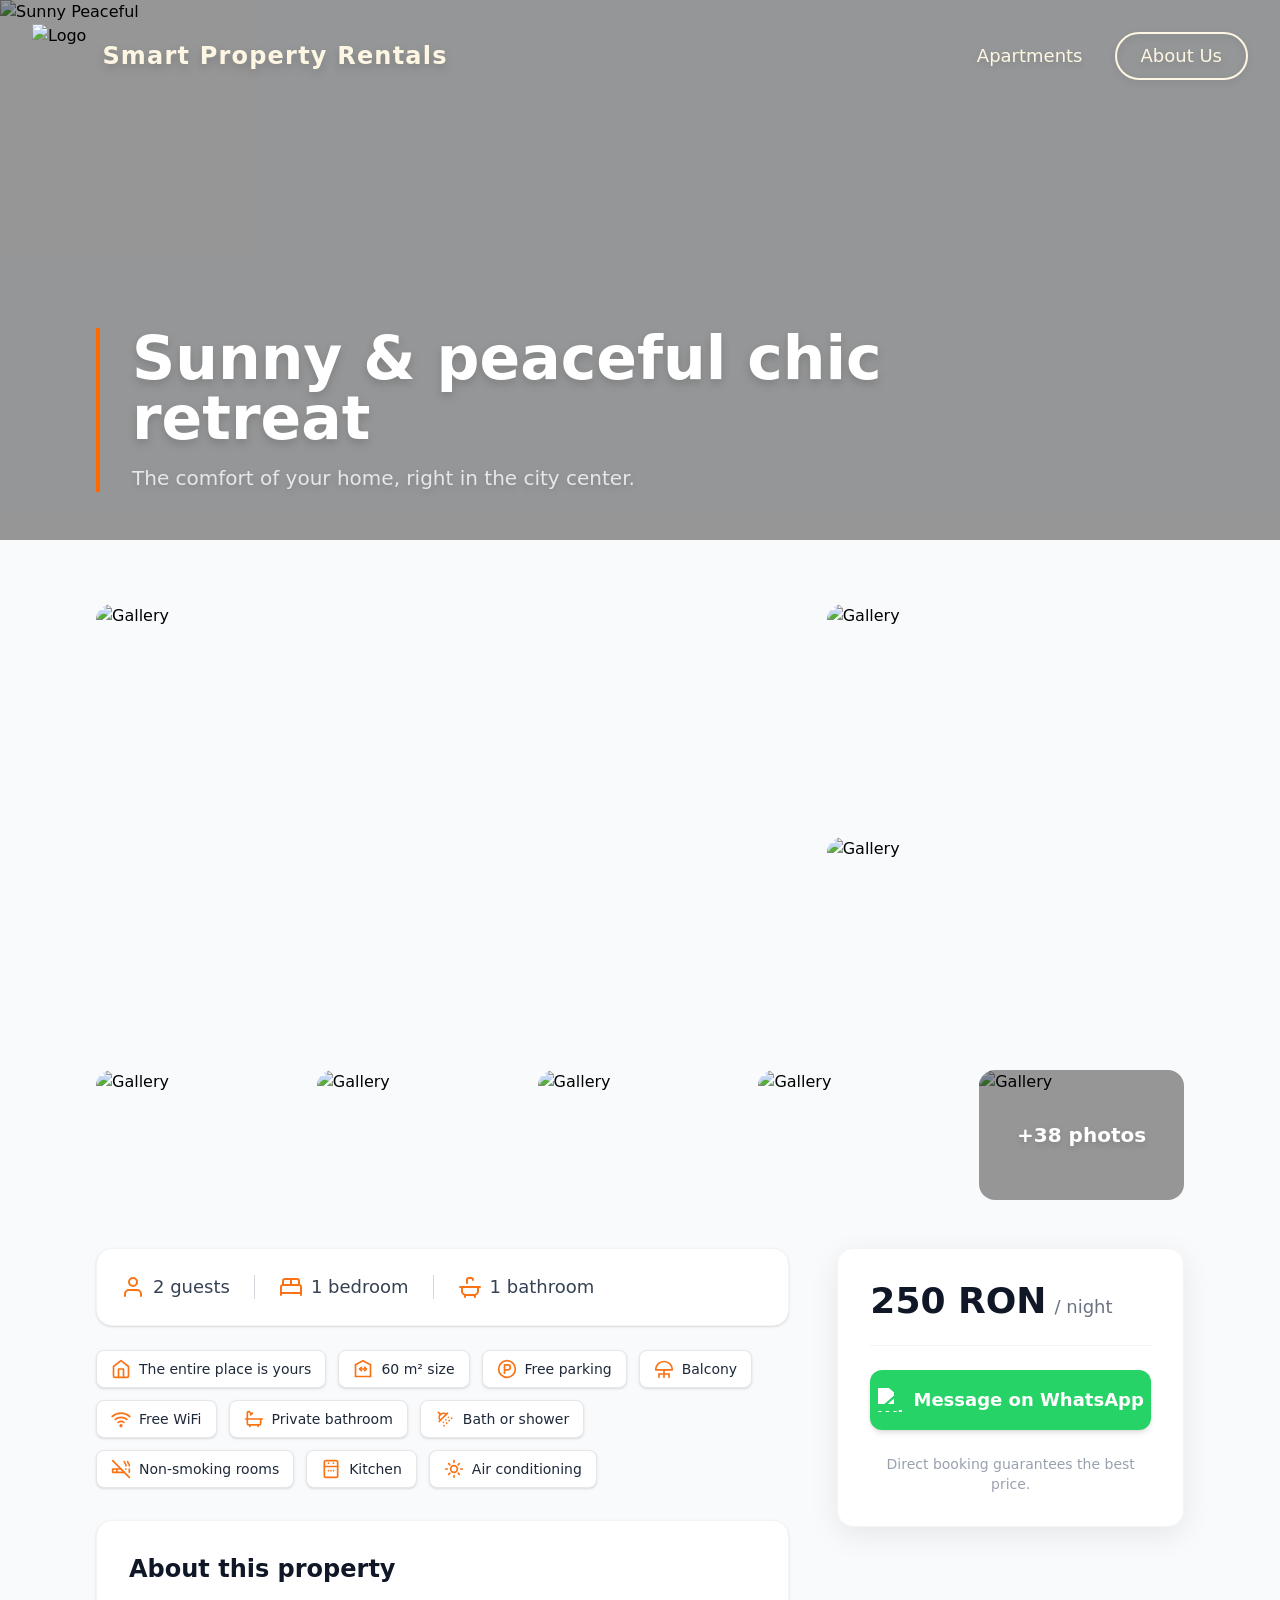
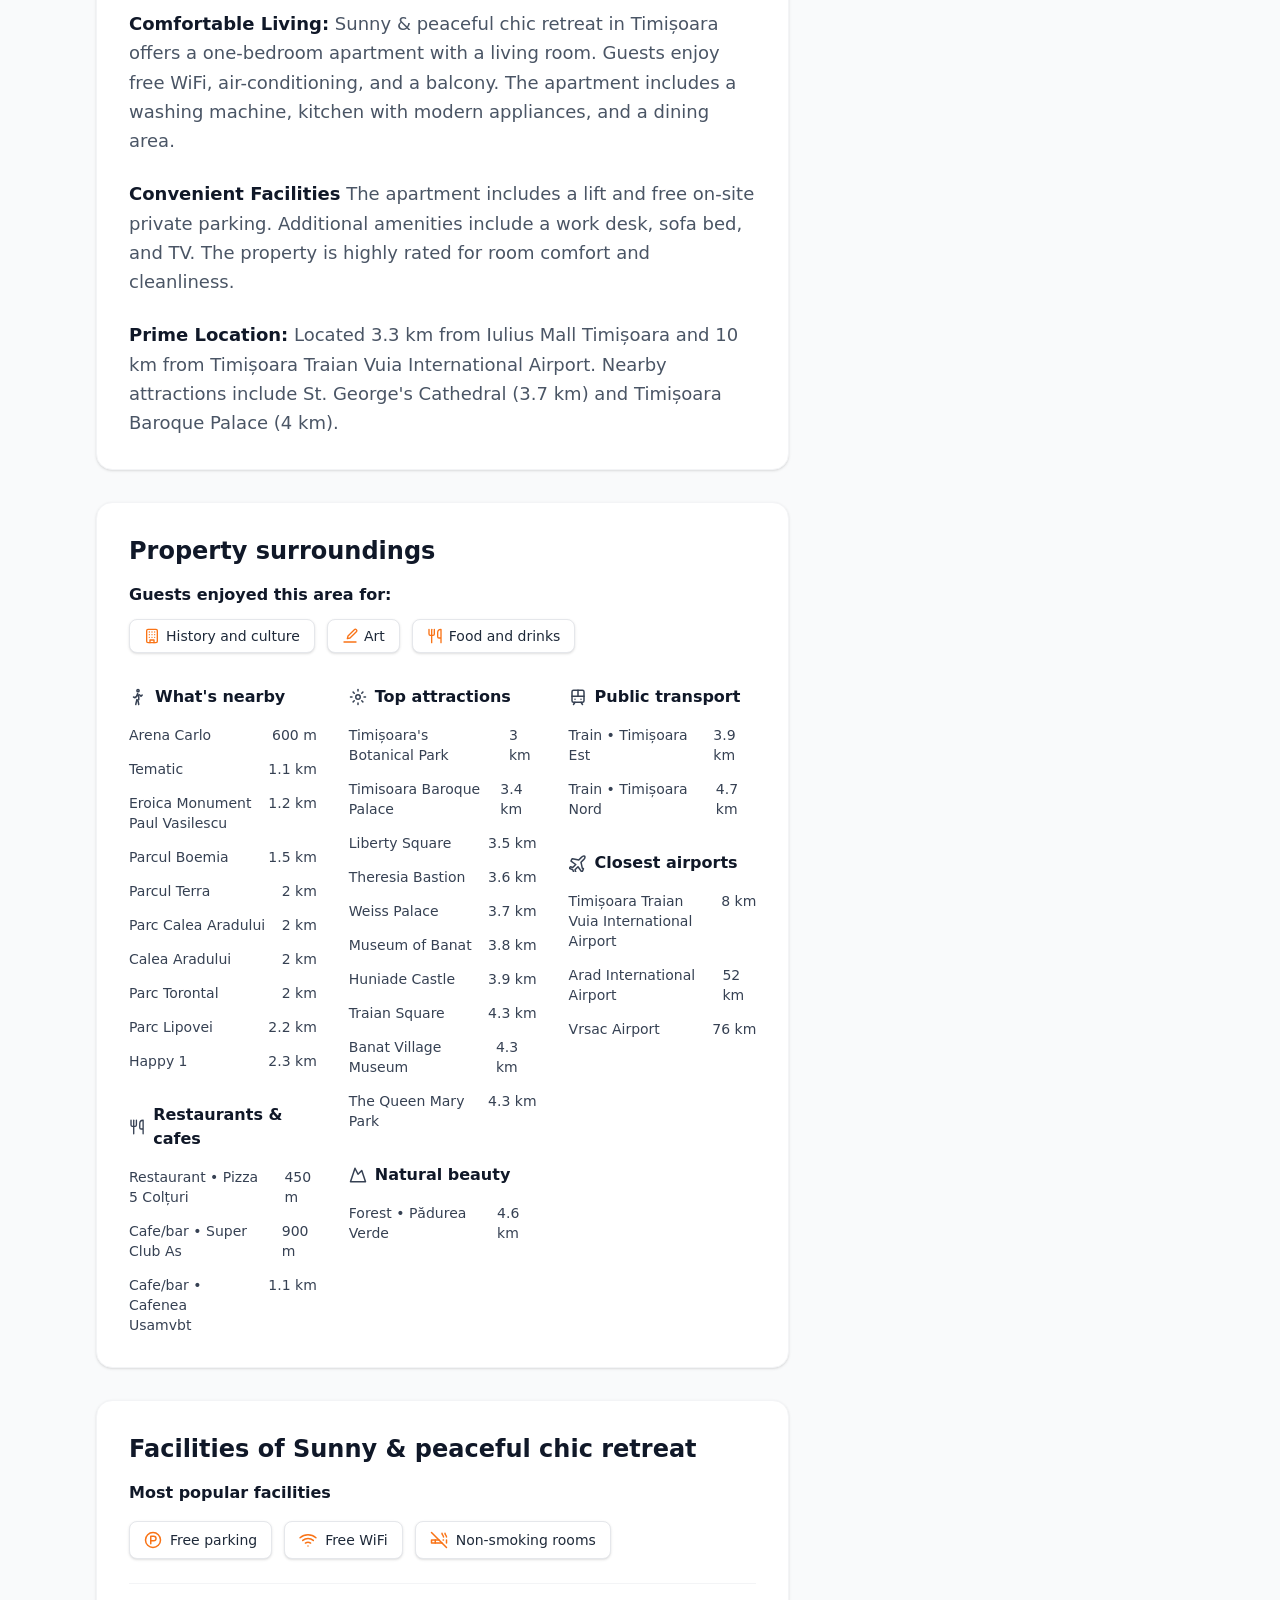
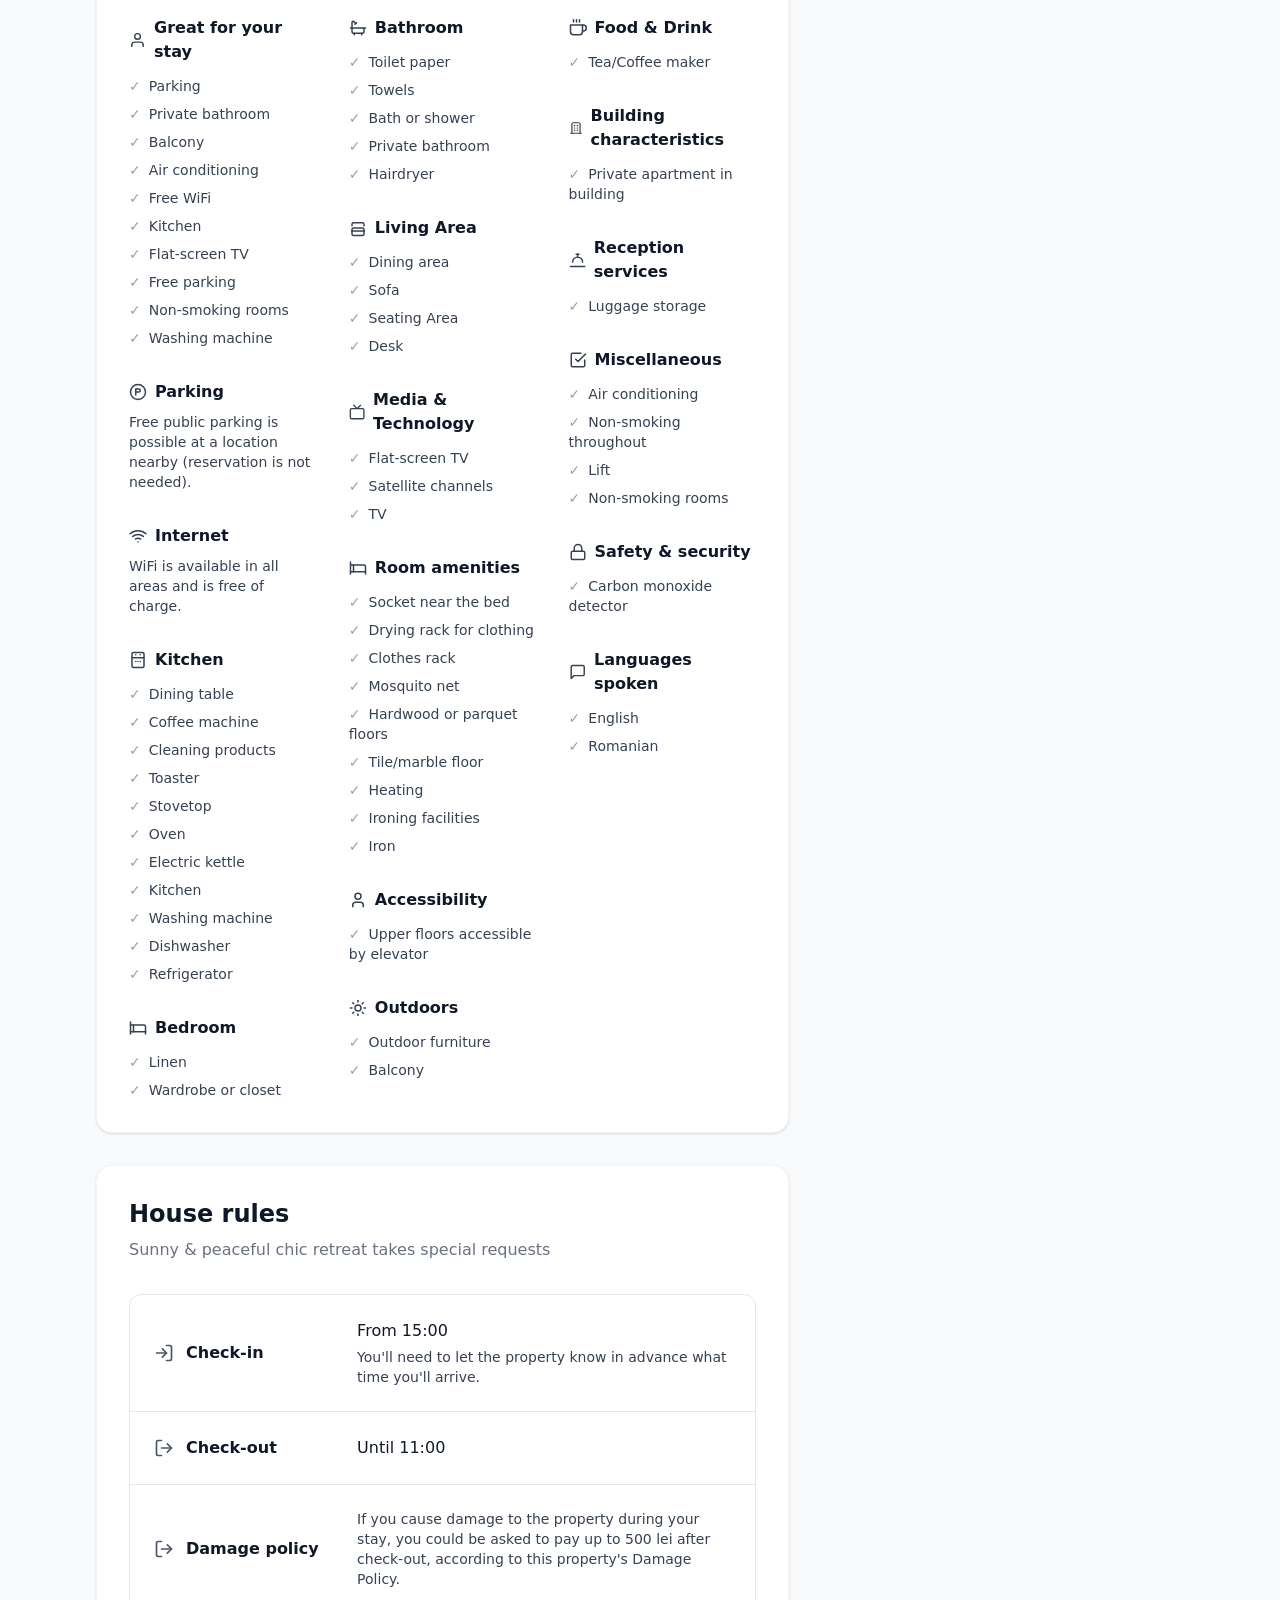
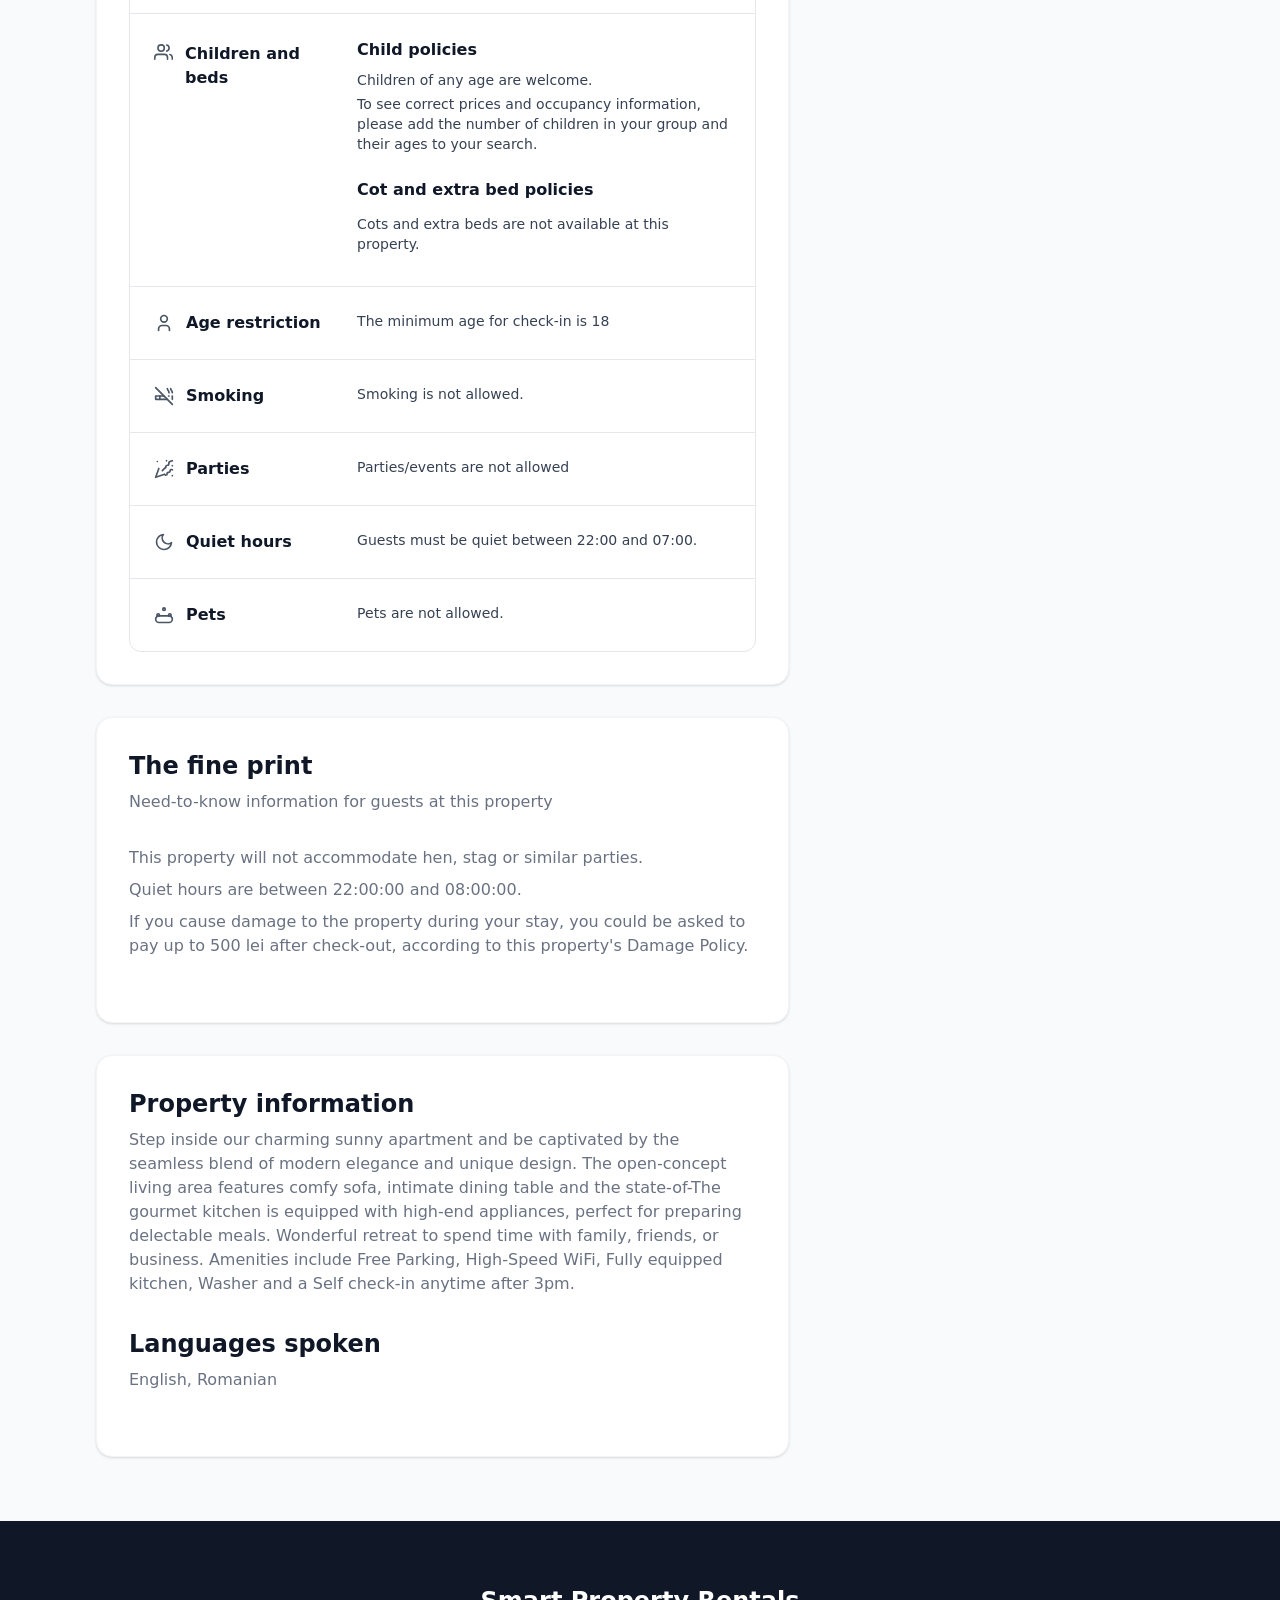
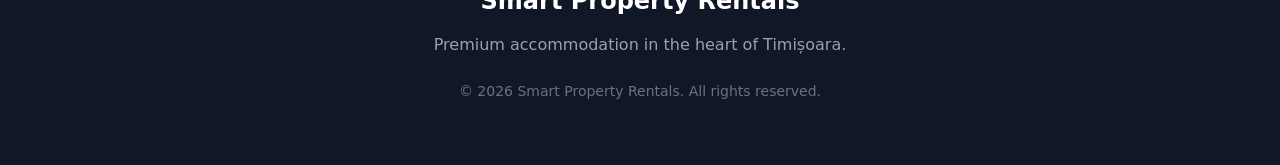
==== sunnyPeaceful.html @ 45040212 "Add files via upload" ====
<!DOCTYPE html>
<html lang="en" class="scroll-smooth">
  <head>
    <meta charset="UTF-8">
    <meta name="viewport" content="width=device-width, initial-scale=1.0">
    <title>Sunny Peaceful - Smart Property Rentals</title>
    <link href="./style.css" rel="stylesheet">
  </head>

  <body class="bg-gray-50 m-0 p-0 overflow-x-hidden">

    <!-- NAV -->
    <nav class="bg-transparent absolute w-full top-0 z-50 transition-all duration-300">
      <div class="w-full px-4 md:px-8 py-6 flex justify-between items-center">
        <a href="index.html" class="flex items-center gap-4">
          <img src="imagini/logo.png" alt="Logo" class="h-12 md:h-16 w-auto object-contain">
          <span class="text-xl md:text-2xl font-bold tracking-wider text-[#fdf6e2] drop-shadow-lg">
            Smart Property Rentals
          </span>
        </a>
        <div class="hidden lg:flex items-center gap-8">
          <a href="index.html#apartamente"
            class="text-lg font-medium text-[#fdf6e2] hover:text-white hover:scale-105 transition-all duration-300 drop-shadow-md">
            Apartments
          </a>
          <a href="index.html#despre-noi"
            class="px-6 py-2 border-2 border-[#fdf6e2] text-[#fdf6e2] text-lg font-medium rounded-full hover:bg-[#fdf6e2] hover:text-black transition-all duration-300 drop-shadow-md">
            About Us
          </a>
        </div>
      </div>
    </nav>

    <!-- HEADER / HERO SECTION -->
    <header class="relative w-full h-[50vh] md:h-[60vh]">
      <img src="imagini/SunnyPeaceful/1.png" alt="Sunny Peaceful" class="absolute inset-0 w-full h-full object-cover">
      
      <div class="absolute inset-0 bg-black/40"></div>
      
      <div class="absolute inset-0 flex flex-col justify-end px-6 md:px-16 lg:px-24 pb-12 z-20">
        <div class="border-l-[4px] border-orange-500 pl-6 md:pl-8 max-w-5xl">
          <h1 class="text-4xl md:text-5xl lg:text-6xl text-white font-bold mb-4 drop-shadow-lg">
            Sunny & peaceful chic retreat
          </h1>
          <p class="text-lg md:text-xl text-gray-200 drop-shadow-md">
            The comfort of your home, right in the city center.
          </p>
        </div>
      </div>
    </header>

    <!-- APARTMENT CONTENT -->
    <section class="w-full bg-gray-50 py-12 md:py-16 px-6 md:px-16 lg:px-24">
      <div class="w-full max-w-[1400px] mx-auto">

        <!-- PHOTO GALLERY -->
        <div class="w-full mb-12 hidden md:flex flex-col gap-3 md:gap-4">
          <div class="flex flex-row gap-3 md:gap-4 h-[350px] lg:h-[450px] w-full">
            <div class="w-2/3 h-full rounded-2xl overflow-hidden cursor-pointer group relative" onclick="openLightbox(0)">
              <img src="imagini/SunnyPeaceful/1.png" alt="Gallery" class="w-full h-full object-cover group-hover:scale-105 transition-transform duration-500">
            </div>
            <div class="w-1/3 h-full flex flex-col gap-3 md:gap-4">
              <div class="h-1/2 w-full rounded-2xl overflow-hidden cursor-pointer group relative" onclick="openLightbox(1)">
                <img src="imagini/SunnyPeaceful/2.jpg" alt="Gallery" class="w-full h-full object-cover group-hover:scale-105 transition-transform duration-500">
              </div>
              <div class="h-1/2 w-full rounded-2xl overflow-hidden cursor-pointer group relative" onclick="openLightbox(2)">
                <img src="imagini/SunnyPeaceful/3.jpg" alt="Gallery" class="w-full h-full object-cover group-hover:scale-105 transition-transform duration-500">
              </div>
            </div>
          </div>

          <div class="grid grid-cols-5 gap-3 md:gap-4 h-[100px] lg:h-[130px] w-full">
            <div class="w-full h-full rounded-2xl overflow-hidden cursor-pointer group relative" onclick="openLightbox(3)">
              <img src="imagini/SunnyPeaceful/4.jpg" alt="Gallery" class="w-full h-full object-cover group-hover:scale-105 transition-transform duration-500">
            </div>
            <div class="w-full h-full rounded-2xl overflow-hidden cursor-pointer group relative" onclick="openLightbox(4)">
              <img src="imagini/SunnyPeaceful/5.jpg" alt="Gallery" class="w-full h-full object-cover group-hover:scale-105 transition-transform duration-500">
            </div>
            <div class="w-full h-full rounded-2xl overflow-hidden cursor-pointer group relative" onclick="openLightbox(5)">
              <img src="imagini/SunnyPeaceful/6.jpg" alt="Gallery" class="w-full h-full object-cover group-hover:scale-105 transition-transform duration-500">
            </div>
            <div class="w-full h-full rounded-2xl overflow-hidden cursor-pointer group relative" onclick="openLightbox(6)">
              <img src="imagini/SunnyPeaceful/7.jpg" alt="Gallery" class="w-full h-full object-cover group-hover:scale-105 transition-transform duration-500">
            </div>
            <div class="w-full h-full rounded-2xl overflow-hidden cursor-pointer group relative" onclick="openLightbox(7)">
              <img src="imagini/SunnyPeaceful/8.jpg" alt="Gallery" class="w-full h-full object-cover group-hover:scale-105 transition-transform duration-500">
              <div class="absolute inset-0 bg-black/40 hover:bg-black/60 transition-colors flex items-center justify-center">
                <span class="text-white font-bold text-lg lg:text-xl drop-shadow-md">+38 photos</span>
              </div>
            </div>
          </div>
        </div>

        <!-- Mobile Gallery View -->
        <div class="md:hidden relative w-full h-[250px] rounded-2xl overflow-hidden shadow-sm mb-6 cursor-pointer" onclick="openLightbox(0)">
          <img src="imagini/SunnyPeaceful/1.png" alt="Gallery" class="w-full h-full object-cover">
          <div class="absolute bottom-3 right-3 bg-white/90 text-gray-900 px-4 py-2 rounded-lg text-sm font-bold shadow-md flex items-center gap-2">
            <svg width="18" height="18" viewBox="0 0 24 24" fill="none" stroke="currentColor" stroke-width="2" stroke-linecap="round" stroke-linejoin="round"><rect x="3" y="3" width="18" height="18" rx="2" ry="2"></rect><circle cx="8.5" cy="8.5" r="1.5"></circle><polyline points="21 15 16 10 5 21"></polyline></svg>
            All 45 photos
          </div>
        </div>

        <!-- MOBILE PRICE & BOOKING CARD (Cu id adaugat pentru a fi urmarit din script) -->
        <div id="mobile-booking-card" class="lg:hidden bg-white p-6 rounded-2xl shadow-[0_4px_20px_rgba(0,0,0,0.06)] border border-gray-100 mb-8 flex flex-col gap-5">
          <div class="flex items-baseline gap-2 border-b border-gray-100 pb-5">
            <span class="text-3xl font-bold text-gray-900">250 RON</span>
            <span class="text-gray-500 font-medium">/ night</span>
          </div>
          <a href="https://wa.me/40700000000" target="_blank" class="w-full bg-[#25D366] text-white hover:bg-[#20bd5a] font-bold text-lg py-3.5 rounded-xl transition-all duration-300 flex justify-center items-center gap-2.5 shadow-md">
            <img src="imagini/whatsapp.png" alt="WhatsApp" class="w-5 h-5 object-contain brightness-0 invert">
            Message on WhatsApp
          </a>
        </div>

        <!-- 2 COLUMNS: MAIN CONTENT & PRICING -->
        <div class="flex flex-col lg:flex-row gap-12">
          
          <!-- LEFT COLUMN: Content -->
          <div class="w-full lg:w-2/3 flex flex-col gap-8">
            
            <div class="flex flex-wrap gap-6 items-center bg-white p-6 rounded-2xl shadow-sm border border-gray-100">
              <div class="flex gap-2 items-center text-gray-700 text-lg font-medium">
                <svg width="24" height="24" viewBox="0 0 24 24" fill="none" stroke="#f97316" stroke-width="2" stroke-linecap="round" stroke-linejoin="round"><path d="M20 21v-2a4 4 0 0 0-4-4H8a4 4 0 0 0-4 4v2"></path><circle cx="12" cy="7" r="4"></circle></svg>
                <span>2 guests</span>
              </div>
              <div class="w-px h-6 bg-gray-300 hidden sm:block"></div>
              <div class="flex gap-2 items-center text-gray-700 text-lg font-medium">
                <svg width="24" height="24" viewBox="0 0 24 24" fill="none" stroke="#f97316" stroke-width="2" stroke-linecap="round" stroke-linejoin="round"><path d="M2 20v-8a2 2 0 0 1 2-2h16a2 2 0 0 1 2 2v8"></path><path d="M4 10V6a2 2 0 0 1 2-2h12a2 2 0 0 1 2 2v4"></path><path d="M12 4v6"></path><path d="M2 18h20"></path></svg>
                <span>1 bedroom</span>
              </div>
              <div class="w-px h-6 bg-gray-300 hidden sm:block"></div>
              <div class="flex gap-2 items-center text-gray-700 text-lg font-medium">
                <svg width="24" height="24" viewBox="0 0 24 24" fill="none" stroke="#f97316" stroke-width="2" stroke-linecap="round" stroke-linejoin="round"><path d="M4 12v4a4 4 0 0 0 4 4h8a4 4 0 0 0 4-4v-4"></path><path d="M2 12h20"></path><path d="M7 20v2"></path><path d="M17 20v2"></path><path d="M9 5v3"></path><path d="M9 5a2 2 0 0 1 2-2h2a2 2 0 0 1 2 2"></path></svg>
                <span>1 bathroom</span>
              </div>
            </div>

            <!-- HIGHLIGHT TAGS -->
            <div class="flex flex-wrap gap-3 -mt-2">
              <div class="flex items-center gap-2 border border-gray-200 bg-white rounded-lg px-3.5 py-2 text-sm font-medium text-gray-800 shadow-sm transition-shadow hover:shadow-md">
                <svg width="20" height="20" viewBox="0 0 24 24" fill="none" stroke="#f97316" stroke-width="2" stroke-linecap="round" stroke-linejoin="round"><path d="M3 9l9-7 9 7v11a2 2 0 0 1-2 2H5a2 2 0 0 1-2-2z"></path><path d="M9 22V12h6v10"></path></svg>
                <span>The entire place is yours</span>
              </div>
              <div class="flex items-center gap-2 border border-gray-200 bg-white rounded-lg px-3.5 py-2 text-sm font-medium text-gray-800 shadow-sm transition-shadow hover:shadow-md">
                <svg width="20" height="20" viewBox="0 0 24 24" fill="none" stroke="#f97316" stroke-width="2" stroke-linecap="round" stroke-linejoin="round"><path d="M3 21h18"/><path d="M3 7v14"/><path d="M21 7v14"/><path d="M3 7l9-5 9 5"/><path d="M8 12h8"/><path d="M8 12l2-2"/><path d="M8 12l2 2"/><path d="M16 12l-2-2"/><path d="M16 12l-2 2"/></svg>
                <span>60 m² size</span>
              </div>
              <div class="flex items-center gap-2 border border-gray-200 bg-white rounded-lg px-3.5 py-2 text-sm font-medium text-gray-800 shadow-sm transition-shadow hover:shadow-md">
                <svg width="20" height="20" viewBox="0 0 24 24" fill="none" stroke="#f97316" stroke-width="2" stroke-linecap="round" stroke-linejoin="round"><circle cx="12" cy="12" r="10"/><path d="M9 17V7h4a3 3 0 0 1 0 6H9"/></svg>
                <span>Free parking</span>
              </div>
              <div class="flex items-center gap-2 border border-gray-200 bg-white rounded-lg px-3.5 py-2 text-sm font-medium text-gray-800 shadow-sm transition-shadow hover:shadow-md">
                <svg width="20" height="20" viewBox="0 0 24 24" fill="none" stroke="#f97316" stroke-width="2" stroke-linecap="round" stroke-linejoin="round"><path d="M12 22v-9"/><path d="M2 13a10 10 0 0 1 20 0Z"/><path d="M6 22v-4"/><path d="M18 22v-4"/><path d="M6 18h12"/></svg>
                <span>Balcony</span>
              </div>
              <div class="flex items-center gap-2 border border-gray-200 bg-white rounded-lg px-3.5 py-2 text-sm font-medium text-gray-800 shadow-sm transition-shadow hover:shadow-md">
                <svg width="20" height="20" viewBox="0 0 24 24" fill="none" stroke="#f97316" stroke-width="2" stroke-linecap="round" stroke-linejoin="round"><path d="M5 12.55a11 11 0 0 1 14.08 0"/><path d="M1.42 9a16 16 0 0 1 21.16 0"/><path d="M8.53 16.11a6 6 0 0 1 6.95 0"/><circle cx="12" cy="20" r="1"/></svg>
                <span>Free WiFi</span>
              </div>
              <div class="flex items-center gap-2 border border-gray-200 bg-white rounded-lg px-3.5 py-2 text-sm font-medium text-gray-800 shadow-sm transition-shadow hover:shadow-md">
                <svg width="20" height="20" viewBox="0 0 24 24" fill="none" stroke="#f97316" stroke-width="2" stroke-linecap="round" stroke-linejoin="round"><path d="M9 6 6.5 3.5a1.5 1.5 0 0 0-1-.5C4.683 3 4 3.683 4 4.5V17a2 2 0 0 0 2 2h12a2 2 0 0 0 2-2v-5"/><line x1="10" y1="5" x2="8" y2="7"/><line x1="2" y1="12" x2="22" y2="12"/><line x1="7" y1="19" x2="7" y2="21"/><line x1="17" y1="19" x2="17" y2="21"/></svg>
                <span>Private bathroom</span>
              </div>
              <div class="flex items-center gap-2 border border-gray-200 bg-white rounded-lg px-3.5 py-2 text-sm font-medium text-gray-800 shadow-sm transition-shadow hover:shadow-md">
                <svg width="20" height="20" viewBox="0 0 24 24" fill="none" stroke="#f97316" stroke-width="2" stroke-linecap="round" stroke-linejoin="round"><path d="m4 4 2.5 2.5"/><path d="M13.5 6.5a4.95 4.95 0 0 0-7 7"/><path d="M15 5 5 15"/><path d="M14 17v.01"/><path d="M10 16v.01"/><path d="M13 13v.01"/><path d="M16 10v.01"/><path d="M11 20v.01"/><path d="M17 14v.01"/><path d="M20 11v.01"/></svg>
                <span>Bath or shower</span>
              </div>
              <div class="flex items-center gap-2 border border-gray-200 bg-white rounded-lg px-3.5 py-2 text-sm font-medium text-gray-800 shadow-sm transition-shadow hover:shadow-md">
                <svg width="20" height="20" viewBox="0 0 24 24" fill="none" stroke="#f97316" stroke-width="2" stroke-linecap="round" stroke-linejoin="round"><line x1="2" y1="2" x2="22" y2="22"/><path d="M12 12H2v4h14"/><path d="M22 12v4"/><path d="M18 12h-.5"/><path d="M7 12v4"/><path d="M18 8c0-2.5-2-2.5-2-5"/><path d="M22 8c0-2.5-2-2.5-2-5"/></svg>
                <span>Non-smoking rooms</span>
              </div>
              <div class="flex items-center gap-2 border border-gray-200 bg-white rounded-lg px-3.5 py-2 text-sm font-medium text-gray-800 shadow-sm transition-shadow hover:shadow-md">
                <svg width="20" height="20" viewBox="0 0 24 24" fill="none" stroke="#f97316" stroke-width="2" stroke-linecap="round" stroke-linejoin="round"><rect width="16" height="20" x="4" y="2" rx="2" ry="2"/><path d="M4 9h16"/><path d="M9 14h.01"/><path d="M15 14h.01"/><path d="M12 14h.01"/><path d="M9 5h.01"/><path d="M15 5h.01"/></svg>
                <span>Kitchen</span>
              </div>
              <div class="flex items-center gap-2 border border-gray-200 bg-white rounded-lg px-3.5 py-2 text-sm font-medium text-gray-800 shadow-sm transition-shadow hover:shadow-md">
                <svg width="20" height="20" viewBox="0 0 24 24" fill="none" stroke="#f97316" stroke-width="2" stroke-linecap="round" stroke-linejoin="round"><path d="M12 2v2"/><path d="M12 20v2"/><path d="M22 12h-2"/><path d="M4 12H2"/><path d="M18.36 5.64l-1.42 1.42"/><path d="M7.06 16.94l-1.42 1.42"/><path d="M18.36 18.36l-1.42-1.42"/><path d="M7.06 7.06l-1.42-1.42"/><path d="M12 8a4 4 0 1 0 0 8 4 4 0 0 0 0-8Z"/></svg>
                <span>Air conditioning</span>
              </div>
            </div>

            <!-- ABOUT THIS PROPERTY -->
            <div class="bg-white p-8 rounded-2xl shadow-sm border border-gray-100">
              <h2 class="text-2xl font-bold text-gray-900 mb-6">About this property</h2>
              <p class="text-gray-600 leading-relaxed text-lg mb-6">
                <strong class="text-gray-900">Comfortable Living:</strong> Sunny & peaceful chic retreat in Timișoara offers a one-bedroom apartment with a living room. Guests enjoy free WiFi, air-conditioning, and a balcony. The apartment includes a washing machine, kitchen with modern appliances, and a dining area.
              </p>
              <p class="text-gray-600 leading-relaxed text-lg mb-6">
                <strong class="text-gray-900">Convenient Facilities</strong> The apartment includes a lift and free on-site private parking. Additional amenities include a work desk, sofa bed, and TV. The property is highly rated for room comfort and cleanliness.

              </p>
              <p class="text-gray-600 leading-relaxed text-lg">
                <strong class="text-gray-900">Prime Location:</strong> Located 3.3 km from Iulius Mall Timișoara and 10 km from Timișoara Traian Vuia International Airport. Nearby attractions include St. George's Cathedral (3.7 km) and Timișoara Baroque Palace (4 km).
              </p>
            </div>

            <!-- PROPERTY SURROUNDINGS -->
            <div class="bg-white p-8 rounded-2xl shadow-sm border border-gray-100">
              <h2 class="text-2xl font-bold text-gray-900 mb-4">Property surroundings</h2>
              
              <p class="text-gray-900 font-bold mb-3">Guests enjoyed this area for:</p>
              
              <div class="flex flex-wrap items-center gap-3 text-[13px] md:text-sm mb-8">
                <div class="flex items-center gap-1.5 border border-gray-200 bg-white rounded-lg px-3.5 py-1.5 text-gray-800 font-medium shadow-sm transition-shadow hover:shadow-md">
                  <svg width="16" height="16" viewBox="0 0 24 24" fill="none" stroke="#f97316" stroke-width="2" stroke-linecap="round" stroke-linejoin="round"><rect x="4" y="2" width="16" height="20" rx="2" ry="2"></rect><path d="M9 22v-4h6v4"></path><path d="M8 6h.01"></path><path d="M16 6h.01"></path><path d="M12 6h.01"></path><path d="M12 10h.01"></path><path d="M12 14h.01"></path><path d="M16 10h.01"></path><path d="M16 14h.01"></path><path d="M8 10h.01"></path><path d="M8 14h.01"></path></svg>
                  History and culture
                </div>
                <div class="flex items-center gap-1.5 border border-gray-200 bg-white rounded-lg px-3.5 py-1.5 text-gray-800 font-medium shadow-sm transition-shadow hover:shadow-md">
                  <svg width="16" height="16" viewBox="0 0 24 24" fill="none" stroke="#f97316" stroke-width="2" stroke-linecap="round" stroke-linejoin="round"><path d="M18.5 2.5a2.121 2.121 0 0 1 3 3L12 15l-4 1 1-4 9.5-9.5z"></path><path d="M3 21h18"></path></svg>
                  Art
                </div>
                <div class="flex items-center gap-1.5 border border-gray-200 bg-white rounded-lg px-3.5 py-1.5 text-gray-800 font-medium shadow-sm transition-shadow hover:shadow-md">
                  <svg width="16" height="16" viewBox="0 0 24 24" fill="none" stroke="#f97316" stroke-width="2" stroke-linecap="round" stroke-linejoin="round"><path d="M3 2v7c0 1.1.9 2 2 2h4a2 2 0 0 0 2-2V2"></path><path d="M7 2v20"></path><path d="M21 15V2v0a5 5 0 0 0-5 5v6c0 1.1.9 2 2 2h3Zm0 0v7"></path></svg>
                  Food and drinks
                </div>
              </div>

              <div class="grid grid-cols-1 md:grid-cols-2 lg:grid-cols-3 gap-x-8 gap-y-10">
                <div class="flex flex-col gap-8">
                  <div>
                    <h3 class="flex items-center gap-2 font-bold text-gray-900 mb-4">
                      <svg width="18" height="18" viewBox="0 0 24 24" fill="none" stroke="currentColor" stroke-width="2" stroke-linecap="round" stroke-linejoin="round" class="text-gray-700"><path d="M12 5A1.5 1.5 0 1 1 12 2a1.5 1.5 0 0 1 0 3z"/><path d="m9 22 1.5-6.5L12 17l1 5"/><path d="M10 11l-2 2-2-1"/><path d="M14 9l2 2 1.5-1.5"/><path d="M10 11.5l1.5-4 1.5 4v4"/></svg>
                      What's nearby
                    </h3>
                    <ul class="text-[13px] md:text-sm text-gray-700 space-y-3.5">
                      <li class="flex justify-between gap-4"><span>Arena Carlo</span><span>600 m</span></li>
                      <li class="flex justify-between gap-4"><span>Tematic</span><span>1.1 km</span></li>
                      <li class="flex justify-between gap-4"><span>Eroica Monument Paul Vasilescu</span><span class="whitespace-nowrap" >1.2 km</span></li>
                      <li class="flex justify-between gap-4"><span>Parcul Boemia</span><span>1.5 km</span></li>
                      <li class="flex justify-between gap-4"><span>Parcul Terra</span><span>2 km</span></li>
                      <li class="flex justify-between gap-4"><span>Parc Calea Aradului</span><span>2 km</span></li>
                      <li class="flex justify-between gap-4"><span>Calea Aradului</span><span>2 km</span></li>
                      <li class="flex justify-between gap-4"><span>Parc Torontal</span><span>2 km</span></li>
                      <li class="flex justify-between gap-4"><span>Parc Lipovei</span><span>2.2 km</span></li>
                      <li class="flex justify-between gap-4"><span>Happy 1</span><span>2.3 km</span></li>
                    </ul>
                  </div>
                  <div>
                    <h3 class="flex items-center gap-2 font-bold text-gray-900 mb-4">
                      <svg width="18" height="18" viewBox="0 0 24 24" fill="none" stroke="currentColor" stroke-width="2" stroke-linecap="round" stroke-linejoin="round" class="text-gray-700"><path d="M3 2v7c0 1.1.9 2 2 2h4a2 2 0 0 0 2-2V2"></path><path d="M7 2v20"></path><path d="M21 15V2v0a5 5 0 0 0-5 5v6c0 1.1.9 2 2 2h3Zm0 0v7"></path></svg>
                      Restaurants & cafes
                    </h3>
                    <ul class="text-[13px] md:text-sm text-gray-700 space-y-3.5">
                      <li class="flex justify-between gap-4"><span>Restaurant • Pizza 5 Colțuri</span><span>450 m</span></li>
                      <li class="flex justify-between gap-4"><span>Cafe/bar • Super Club As</span><span>900 m</span></li>
                      <li class="flex justify-between gap-4"><span>Cafe/bar • Cafenea Usamvbt</span><span class="whitespace-nowrap">1.1 km</span></li>
                    </ul>
                  </div>
                </div>

                <div class="flex flex-col gap-8">
                  <div>
                    <h3 class="flex items-center gap-2 font-bold text-gray-900 mb-4">
                      <svg width="18" height="18" viewBox="0 0 24 24" fill="none" stroke="currentColor" stroke-width="2" stroke-linecap="round" stroke-linejoin="round" class="text-gray-700"><circle cx="12" cy="12" r="3"/><path d="M12 2v2"/><path d="M12 20v2"/><path d="M5.5 5.5l1.5 1.5"/><path d="M17 17l1.5 1.5"/><path d="M2 12h2"/><path d="M20 12h2"/><path d="M5.5 18.5l1.5-1.5"/><path d="M17 7l1.5-1.5"/></svg>
                      Top attractions
                    </h3>
                    <ul class="text-[13px] md:text-sm text-gray-700 space-y-3.5">
                      <li class="flex justify-between gap-4"><span>Timișoara's Botanical Park</span><span>3 km</span></li>
                      <li class="flex justify-between gap-4"><span>Timisoara Baroque Palace</span><span>3.4 km</span></li>
                      <li class="flex justify-between gap-4"><span>Liberty Square</span><span>3.5 km</span></li>
                      <li class="flex justify-between gap-4"><span>Theresia Bastion</span><span>3.6 km</span></li>
                      <li class="flex justify-between gap-4"><span>Weiss Palace</span><span>3.7 km</span></li>
                      <li class="flex justify-between gap-4"><span>Museum of Banat</span><span>3.8 km</span></li>
                      <li class="flex justify-between gap-4"><span>Huniade Castle</span><span>3.9 km</span></li>
                      <li class="flex justify-between gap-4"><span>Traian Square</span><span>4.3 km</span></li>
                      <li class="flex justify-between gap-4"><span>Banat Village Museum</span><span>4.3 km</span></li>
                      <li class="flex justify-between gap-4"><span>The Queen Mary Park</span><span class="whitespace-nowrap">4.3 km</span></li>
                    </ul>
                  </div>
                  <div>
                    <h3 class="flex items-center gap-2 font-bold text-gray-900 mb-4">
                      <svg width="18" height="18" viewBox="0 0 24 24" fill="none" stroke="currentColor" stroke-width="2" stroke-linecap="round" stroke-linejoin="round" class="text-gray-700"><path d="M8 3l4 8 5-5 5 15H2L8 3z"/></svg>
                      Natural beauty
                    </h3>
                    <ul class="text-[13px] md:text-sm text-gray-700 space-y-3.5">
                      <li class="flex justify-between gap-4"><span>Forest • Pădurea Verde</span><span>4.6 km</span></li>
                    </ul>
                  </div>
                </div>

                <div class="flex flex-col gap-8">
                  <div>
                    <h3 class="flex items-center gap-2 font-bold text-gray-900 mb-4">
                      <svg width="18" height="18" viewBox="0 0 24 24" fill="none" stroke="currentColor" stroke-width="2" stroke-linecap="round" stroke-linejoin="round" class="text-gray-700"><rect x="4" y="3" width="16" height="16" rx="2"/><path d="M4 11h16"/><path d="M12 3v8"/><path d="M8 19l-2 3"/><path d="M16 19l2 3"/><path d="M8 15h0"/><path d="M16 15h0"/></svg>
                      Public transport
                    </h3>
                    <ul class="text-[13px] md:text-sm text-gray-700 space-y-3.5">
                      <li class="flex justify-between gap-4"><span>Train • Timișoara Est</span><span>3.9 km</span></li>
                      <li class="flex justify-between gap-4"><span>Train • Timișoara Nord</span><span>4.7 km</span></li>
                    </ul>
                  </div>
                  <div>
                    <h3 class="flex items-center gap-2 font-bold text-gray-900 mb-4">
                      <svg width="18" height="18" viewBox="0 0 24 24" fill="none" stroke="currentColor" stroke-width="2" stroke-linecap="round" stroke-linejoin="round" class="text-gray-700"><path d="M17.8 19.2 16 11l3.5-3.5C21 6 21.5 4 21 3c-1-.5-3 0-4.5 1.5L13 8 4.8 6.2c-.5-.1-.9.2-1.1.7l-1 2.5L9 14l-4 4-3-1-2 2 5 2 2 5 2-2-1-3 4-4 4.6 6.3c.5.3 1.1.1 1.4-.4l1.3-3.2c-.1-.5-.5-.8-1.1-.8z"/></svg>
                      Closest airports
                    </h3>
                    <ul class="text-[13px] md:text-sm text-gray-700 space-y-3.5">
                      <li class="flex justify-between gap-4"><span>Timișoara Traian Vuia International Airport</span><span class="whitespace-nowrap">8 km</span></li>
                      <li class="flex justify-between gap-4"><span>Arad International Airport</span><span>52 km</span></li>
                      <li class="flex justify-between gap-4"><span>Vrsac Airport</span><span>76 km</span></li>
                    </ul>
                  </div>
                </div>

              </div>
            </div>

            <!-- FACILITIES -->
            <div class="bg-white p-8 rounded-2xl shadow-sm border border-gray-100">
              <div class="mb-8 border-b border-gray-100 pb-6">
                <h2 class="text-2xl font-bold text-gray-900 mb-1">Facilities of Sunny & peaceful chic retreat</h2>
                
                <h3 class="font-bold text-gray-900 mb-3 mt-4">Most popular facilities</h3>
                
                <div class="flex flex-wrap gap-3 mt-4 text-sm font-medium text-gray-900">
                  <div class="flex items-center gap-2 border border-gray-200 bg-white rounded-lg px-3.5 py-2 text-sm font-medium text-gray-800 shadow-sm transition-shadow hover:shadow-md">
                    <svg width="18" height="18" viewBox="0 0 24 24" fill="none" stroke="#f97316" stroke-width="2" stroke-linecap="round" stroke-linejoin="round"><circle cx="12" cy="12" r="10"></circle><path d="M9 17V7h4a3 3 0 0 1 0 6H9"></path></svg>
                    Free parking
                  </div>
                  <div class="flex items-center gap-2 border border-gray-200 bg-white rounded-lg px-3.5 py-2 text-sm font-medium text-gray-800 shadow-sm transition-shadow hover:shadow-md">
                    <svg width="18" height="18" viewBox="0 0 24 24" fill="none" stroke="#f97316" stroke-width="2" stroke-linecap="round" stroke-linejoin="round"><path d="M5 12.55a11 11 0 0 1 14.08 0"></path><path d="M1.42 9a16 16 0 0 1 21.16 0"></path><path d="M8.53 16.11a6 6 0 0 1 6.95 0"></path><line x1="12" y1="20" x2="12.01" y2="20"></line></svg>
                    Free WiFi
                  </div>
                  <div class="flex items-center gap-2 border border-gray-200 bg-white rounded-lg px-3.5 py-2 text-sm font-medium text-gray-800 shadow-sm transition-shadow hover:shadow-md">
                    <svg width="18" height="18" viewBox="0 0 24 24" fill="none" stroke="#f97316" stroke-width="2" stroke-linecap="round" stroke-linejoin="round"><line x1="2" y1="2" x2="22" y2="22"/><path d="M12 12H2v4h14"/><path d="M22 12v4"/><path d="M18 12h-.5"/><path d="M7 12v4"/><path d="M18 8c0-2.5-2-2.5-2-5"/><path d="M22 8c0-2.5-2-2.5-2-5"/></svg>
                    Non-smoking rooms
                  </div>
                </div>
              </div>

              <div class="grid grid-cols-1 md:grid-cols-2 lg:grid-cols-3 gap-8">
                
                <div class="flex flex-col gap-8">
                  <div>
                    <h3 class="flex items-center gap-2 font-bold text-gray-900 mb-3">
                      <svg width="18" height="18" viewBox="0 0 24 24" fill="none" stroke="currentColor" stroke-width="2" stroke-linecap="round" stroke-linejoin="round" class="text-gray-700"><path d="M20 21v-2a4 4 0 0 0-4-4H8a4 4 0 0 0-4 4v2"></path><circle cx="12" cy="7" r="4"></circle></svg>
                      Great for your stay
                    </h3>
                    <ul class="text-sm text-gray-700 space-y-2">
                      <li><span class="text-gray-400 mr-2">✓</span>Parking</li>
                      <li><span class="text-gray-400 mr-2">✓</span>Private bathroom</li>
                      <li><span class="text-gray-400 mr-2">✓</span>Balcony</li>
                      <li><span class="text-gray-400 mr-2">✓</span>Air conditioning</li>
                      <li><span class="text-gray-400 mr-2">✓</span>Free WiFi</li>
                      <li><span class="text-gray-400 mr-2">✓</span>Kitchen</li>
                      <li><span class="text-gray-400 mr-2">✓</span>Flat-screen TV</li>
                      <li><span class="text-gray-400 mr-2">✓</span>Free parking</li>
                      <li><span class="text-gray-400 mr-2">✓</span>Non-smoking rooms</li>
                      <li><span class="text-gray-400 mr-2">✓</span>Washing machine</li>
                    </ul>
                  </div>

                  <div>
                    <h3 class="flex items-center gap-2 font-bold text-gray-900 mb-2">
                      <svg width="18" height="18" viewBox="0 0 24 24" fill="none" stroke="currentColor" stroke-width="2" stroke-linecap="round" stroke-linejoin="round" class="text-gray-700"><circle cx="12" cy="12" r="10"></circle><path d="M9 16V8h4a2 2 0 0 1 0 4H9"></path></svg>
                      Parking
                    </h3>
                    <p class="text-sm text-gray-700">Free public parking is possible at a location nearby (reservation is not needed).</p>
                  </div>

                  <div>
                    <h3 class="flex items-center gap-2 font-bold text-gray-900 mb-2">
                      <svg width="18" height="18" viewBox="0 0 24 24" fill="none" stroke="currentColor" stroke-width="2" stroke-linecap="round" stroke-linejoin="round" class="text-gray-700"><path d="M5 12.55a11 11 0 0 1 14.08 0"></path><path d="M1.42 9a16 16 0 0 1 21.16 0"></path><path d="M8.53 16.11a6 6 0 0 1 6.95 0"></path><line x1="12" y1="20" x2="12.01" y2="20"></line></svg>
                      Internet
                    </h3>
                    <p class="text-sm text-gray-700">WiFi is available in all areas and is free of charge.</p>
                  </div>

                  <div>
                    <h3 class="flex items-center gap-2 font-bold text-gray-900 mb-3">
                      <!-- Plita bucatarie -->
                      <svg width="18" height="18" viewBox="0 0 24 24" fill="none" stroke="currentColor" stroke-width="2" stroke-linecap="round" stroke-linejoin="round" class="text-gray-700"><rect width="16" height="20" x="4" y="2" rx="2" ry="2"/><path d="M4 9h16"/><path d="M9 14h.01"/><path d="M15 14h.01"/><path d="M12 14h.01"/><path d="M9 5h.01"/><path d="M15 5h.01"/></svg>
                      Kitchen
                    </h3>
                    <ul class="text-sm text-gray-700 space-y-2">
                      <li><span class="text-gray-400 mr-2">✓</span>Dining table</li>
                      <li><span class="text-gray-400 mr-2">✓</span>Coffee machine</li>
                      <li><span class="text-gray-400 mr-2">✓</span>Cleaning products</li>
                      <li><span class="text-gray-400 mr-2">✓</span>Toaster</li>
                      <li><span class="text-gray-400 mr-2">✓</span>Stovetop</li>
                      <li><span class="text-gray-400 mr-2">✓</span>Oven</li>
                      <li><span class="text-gray-400 mr-2">✓</span>Electric kettle</li>
                      <li><span class="text-gray-400 mr-2">✓</span>Kitchen</li>
                      <li><span class="text-gray-400 mr-2">✓</span>Washing machine</li>
                      <li><span class="text-gray-400 mr-2">✓</span>Dishwasher</li>
                      <li><span class="text-gray-400 mr-2">✓</span>Refrigerator</li>
                    </ul>
                  </div>

                  <div>
                    <h3 class="flex items-center gap-2 font-bold text-gray-900 mb-3">
                      <svg width="18" height="18" viewBox="0 0 24 24" fill="none" stroke="currentColor" stroke-width="2" stroke-linecap="round" stroke-linejoin="round" class="text-gray-700"><path d="M2 4v16"/><path d="M2 8h18a2 2 0 0 1 2 2v10"/><path d="M2 17h20"/><path d="M6 8v9"/></svg>
                      Bedroom
                    </h3>
                    <ul class="text-sm text-gray-700 space-y-2">
                      <li><span class="text-gray-400 mr-2">✓</span>Linen</li>
                      <li><span class="text-gray-400 mr-2">✓</span>Wardrobe or closet</li>
                    </ul>
                  </div>
                </div>

                <div class="flex flex-col gap-8">
                  <div>
                    <h3 class="flex items-center gap-2 font-bold text-gray-900 mb-3">
                      <svg width="18" height="18" viewBox="0 0 24 24" fill="none" stroke="currentColor" stroke-width="2" stroke-linecap="round" stroke-linejoin="round" class="text-gray-700"><path d="M9 6 6.5 3.5a1.5 1.5 0 0 0-1-.5C4.683 3 4 3.683 4 4.5V17a2 2 0 0 0 2 2h12a2 2 0 0 0 2-2v-5"/><line x1="10" y1="5" x2="8" y2="7"/><line x1="2" y1="12" x2="22" y2="12"/><line x1="7" y1="19" x2="7" y2="21"/><line x1="17" y1="19" x2="17" y2="21"/></svg>
                      Bathroom
                    </h3>
                    <ul class="text-sm text-gray-700 space-y-2">
                      <li><span class="text-gray-400 mr-2">✓</span>Toilet paper</li>
                      <li><span class="text-gray-400 mr-2">✓</span>Towels</li>
                      <li><span class="text-gray-400 mr-2">✓</span>Bath or shower</li>
                      <li><span class="text-gray-400 mr-2">✓</span>Private bathroom</li>
                      <li><span class="text-gray-400 mr-2">✓</span>Hairdryer</li>
                    </ul>
                  </div>

                  <div>
                    <h3 class="flex items-center gap-2 font-bold text-gray-900 mb-3">
                      <svg width="18" height="18" viewBox="0 0 24 24" fill="none" stroke="currentColor" stroke-width="2" stroke-linecap="round" stroke-linejoin="round" class="text-gray-700"><path d="M20 9V7a2 2 0 0 0-2-2H6a2 2 0 0 0-2 2v2"/><path d="M4 16v-2a2 2 0 0 1 2-2h12a2 2 0 0 1 2 2v2"/><path d="M4 16v4a2 2 0 0 0 2 2h12a2 2 0 0 0 2-2v-4"/><path d="M4 16h16"/></svg>
                      Living Area
                    </h3>
                    <ul class="text-sm text-gray-700 space-y-2">
                      <li><span class="text-gray-400 mr-2">✓</span>Dining area</li>
                      <li><span class="text-gray-400 mr-2">✓</span>Sofa</li>
                      <li><span class="text-gray-400 mr-2">✓</span>Seating Area</li>
                      <li><span class="text-gray-400 mr-2">✓</span>Desk</li>
                    </ul>
                  </div>

                  <div>
                    <h3 class="flex items-center gap-2 font-bold text-gray-900 mb-3">
                      <svg width="18" height="18" viewBox="0 0 24 24" fill="none" stroke="currentColor" stroke-width="2" stroke-linecap="round" stroke-linejoin="round" class="text-gray-700"><rect x="2" y="7" width="20" height="15" rx="2" ry="2"></rect><polyline points="17 2 12 7 7 2"></polyline></svg>
                      Media & Technology
                    </h3>
                    <ul class="text-sm text-gray-700 space-y-2">
                      <li><span class="text-gray-400 mr-2">✓</span>Flat-screen TV</li>
                      <li><span class="text-gray-400 mr-2">✓</span>Satellite channels</li>
                      <li><span class="text-gray-400 mr-2">✓</span>TV</li>
                    </ul>
                  </div>

                  <div>
                    <h3 class="flex items-center gap-2 font-bold text-gray-900 mb-3">
                      <!-- Pat Room Amenities -->
                      <svg width="18" height="18" viewBox="0 0 24 24" fill="none" stroke="currentColor" stroke-width="2" stroke-linecap="round" stroke-linejoin="round" class="text-gray-700"><path d="M2 4v16"/><path d="M2 8h18a2 2 0 0 1 2 2v10"/><path d="M2 17h20"/><path d="M6 8v9"/></svg>
                      Room amenities
                    </h3>
                    <ul class="text-sm text-gray-700 space-y-2">
                      <li><span class="text-gray-400 mr-2">✓</span>Socket near the bed</li>
                      <li><span class="text-gray-400 mr-2">✓</span>Drying rack for clothing</li>
                      <li><span class="text-gray-400 mr-2">✓</span>Clothes rack</li>
                      <li><span class="text-gray-400 mr-2">✓</span>Mosquito net</li>
                      <li><span class="text-gray-400 mr-2">✓</span>Hardwood or parquet floors</li>
                      <li><span class="text-gray-400 mr-2">✓</span>Tile/marble floor</li>
                      <li><span class="text-gray-400 mr-2">✓</span>Heating</li>
                      <li><span class="text-gray-400 mr-2">✓</span>Ironing facilities</li>
                      <li><span class="text-gray-400 mr-2">✓</span>Iron</li>
                    </ul>
                  </div>

                  <div>
                    <h3 class="flex items-center gap-2 font-bold text-gray-900 mb-3">
                      <svg width="18" height="18" viewBox="0 0 24 24" fill="none" stroke="currentColor" stroke-width="2" stroke-linecap="round" stroke-linejoin="round" class="text-gray-700"><circle cx="12" cy="7" r="4"/><path d="M19 21v-2a4 4 0 0 0-4-4H9a4 4 0 0 0-4 4v2"/></svg>
                      Accessibility
                    </h3>
                    <ul class="text-sm text-gray-700 space-y-2">
                      <li><span class="text-gray-400 mr-2">✓</span>Upper floors accessible by elevator</li>
                    </ul>
                  </div>

                  <div>
                    <h3 class="flex items-center gap-2 font-bold text-gray-900 mb-3">
                      <!-- Soare/Vreme buna pentru Outdoors -->
                      <svg width="18" height="18" viewBox="0 0 24 24" fill="none" stroke="currentColor" stroke-width="2" stroke-linecap="round" stroke-linejoin="round" class="text-gray-700"><circle cx="12" cy="12" r="4"/><path d="M12 2v2"/><path d="M12 20v2"/><path d="M4.93 4.93l1.41 1.41"/><path d="M17.66 17.66l1.41 1.41"/><path d="M2 12h2"/><path d="M20 12h2"/><path d="M6.34 17.66l-1.41 1.41"/><path d="M19.07 4.93l-1.41 1.41"/></svg>
                      Outdoors
                    </h3>
                    <ul class="text-sm text-gray-700 space-y-2">
                      <li><span class="text-gray-400 mr-2">✓</span>Outdoor furniture</li>
                      <li><span class="text-gray-400 mr-2">✓</span>Balcony</li>
                    </ul>
                  </div>
                </div>

                <div class="flex flex-col gap-8">
                  <div>
                    <h3 class="flex items-center gap-2 font-bold text-gray-900 mb-3">
                      <svg width="18" height="18" viewBox="0 0 24 24" fill="none" stroke="currentColor" stroke-width="2" stroke-linecap="round" stroke-linejoin="round" class="text-gray-700"><path d="M18 8h1a4 4 0 0 1 0 8h-1"/><path d="M2 8h16v9a4 4 0 0 1-4 4H6a4 4 0 0 1-4-4V8z"/><line x1="6" y1="1" x2="6" y2="4"/><line x1="10" y1="1" x2="10" y2="4"/><line x1="14" y1="1" x2="14" y2="4"/></svg>
                      Food & Drink
                    </h3>
                    <ul class="text-sm text-gray-700 space-y-2">
                      <li><span class="text-gray-400 mr-2">✓</span>Tea/Coffee maker</li>
                    </ul>
                  </div>

                  <div>
                    <h3 class="flex items-center gap-2 font-bold text-gray-900 mb-3">
                      <svg width="18" height="18" viewBox="0 0 24 24" fill="none" stroke="currentColor" stroke-width="2" stroke-linecap="round" stroke-linejoin="round" class="text-gray-700"><path d="M3 21h18"/><path d="M9 8h1"/><path d="M9 12h1"/><path d="M9 16h1"/><path d="M14 8h1"/><path d="M14 12h1"/><path d="M14 16h1"/><path d="M5 21V5a2 2 0 0 1 2-2h10a2 2 0 0 1 2 2v16"/></svg>
                      Building characteristics
                    </h3>
                    <ul class="text-sm text-gray-700 space-y-2">
                      <li><span class="text-gray-400 mr-2">✓</span>Private apartment in building</li>
                    </ul>
                  </div>
                  <div>
                    <h3 class="flex items-center gap-2 font-bold text-gray-900 mb-3">
                        <svg width="18" height="18" viewBox="0 0 24 24" fill="none" stroke="currentColor" stroke-width="2" stroke-linecap="round" stroke-linejoin="round" class="text-gray-700"><path d="M2 21h20"/><path d="M5 15a7 7 0 0 1 14 0"/><path d="M12 8v-4"/><path d="M10 4h4"/></svg>
                        Reception services
                        </h3>
                    <ul class="text-sm text-gray-700 space-y-2">
                        <li><span class="text-gray-400 mr-2">✓</span>Luggage storage</li>
                    </ul>
                  </div>

                  

                  <div>
                    <h3 class="flex items-center gap-2 font-bold text-gray-900 mb-3">
                      <svg width="18" height="18" viewBox="0 0 24 24" fill="none" stroke="currentColor" stroke-width="2" stroke-linecap="round" stroke-linejoin="round" class="text-gray-700"><polyline points="9 11 12 14 22 4"></polyline><path d="M21 12v7a2 2 0 0 1-2 2H5a2 2 0 0 1-2-2V5a2 2 0 0 1 2-2h11"></path></svg>
                      Miscellaneous
                    </h3>
                    <ul class="text-sm text-gray-700 space-y-2">
                      <li><span class="text-gray-400 mr-2">✓</span>Air conditioning</li>
                      <li><span class="text-gray-400 mr-2">✓</span>Non-smoking throughout</li>
                      <li><span class="text-gray-400 mr-2">✓</span>Lift</li>
                      <li><span class="text-gray-400 mr-2">✓</span>Non-smoking rooms</li>
                    </ul>
                  </div>

                  <div>
                    <h3 class="flex items-center gap-2 font-bold text-gray-900 mb-3">
                      <svg width="18" height="18" viewBox="0 0 24 24" fill="none" stroke="currentColor" stroke-width="2" stroke-linecap="round" stroke-linejoin="round" class="text-gray-700"><rect x="3" y="11" width="18" height="11" rx="2" ry="2"></rect><path d="M7 11V7a5 5 0 0 1 10 0v4"></path></svg>
                      Safety & security
                    </h3>
                    <ul class="text-sm text-gray-700 space-y-2">
                      <li><span class="text-gray-400 mr-2">✓</span>Carbon monoxide detector</li>
                    </ul>
                  </div>

                  <div>
                    <h3 class="flex items-center gap-2 font-bold text-gray-900 mb-3">
                      <svg width="18" height="18" viewBox="0 0 24 24" fill="none" stroke="currentColor" stroke-width="2" stroke-linecap="round" stroke-linejoin="round" class="text-gray-700"><path d="M21 15a2 2 0 0 1-2 2H7l-4 4V5a2 2 0 0 1 2-2h14a2 2 0 0 1 2 2z"></path></svg>
                      Languages spoken
                    </h3>
                    <ul class="text-sm text-gray-700 space-y-2">
                      <li><span class="text-gray-400 mr-2">✓</span>English</li>
                      <li><span class="text-gray-400 mr-2">✓</span>Romanian</li>
                    </ul>
                  </div>
                </div>

              </div>
            </div>

            <!-- HOUSE RULES -->
            <div class="bg-white p-8 rounded-2xl shadow-sm border border-gray-100">
              <h2 class="text-2xl font-bold text-gray-900 mb-2">House rules</h2>
              <p class="text-gray-500 mb-8">Sunny & peaceful chic retreat takes special requests</p>
              
              <div class="border border-gray-200 rounded-xl divide-y divide-gray-200">
                <div class="flex flex-col md:flex-row p-5 md:p-6 gap-4">
                  <div class="md:w-1/3 flex items-center gap-3 text-gray-900 font-bold">
                    <svg width="20" height="20" viewBox="0 0 24 24" fill="none" stroke="currentColor" stroke-width="2" stroke-linecap="round" stroke-linejoin="round" class="text-gray-600"><path d="M15 3h4a2 2 0 0 1 2 2v14a2 2 0 0 1-2 2h-4"/><polyline points="10 17 15 12 10 7"/><line x1="15" y1="12" x2="3" y2="12"/></svg>
                    Check-in
                  </div>
                  <div class="md:w-2/3 text-gray-700">
                    <p class="font-medium text-gray-900">From 15:00</p>
                    <p class="text-sm mt-1">You'll need to let the property know in advance what time you'll arrive.</p>
                  </div>
                </div>

                <div class="flex flex-col md:flex-row p-5 md:p-6 gap-4">
                  <div class="md:w-1/3 flex items-center gap-3 text-gray-900 font-bold">
                    <svg width="20" height="20" viewBox="0 0 24 24" fill="none" stroke="currentColor" stroke-width="2" stroke-linecap="round" stroke-linejoin="round" class="text-gray-600"><path d="M9 21H5a2 2 0 0 1-2-2V5a2 2 0 0 1 2-2h4"/><polyline points="16 17 21 12 16 7"/><line x1="21" y1="12" x2="9" y2="12"/></svg>
                    Check-out
                  </div>
                  <div class="md:w-2/3 text-gray-700">
                    <p class="font-medium text-gray-900">Until 11:00</p>
                  </div>
                </div>

                <div class="flex flex-col md:flex-row p-5 md:p-6 gap-4">
                  <div class="md:w-1/3 flex items-center gap-3 text-gray-900 font-bold">
                    <svg width="20" height="20" viewBox="0 0 24 24" fill="none" stroke="currentColor" stroke-width="2" stroke-linecap="round" stroke-linejoin="round" class="text-gray-600"><path d="M9 21H5a2 2 0 0 1-2-2V5a2 2 0 0 1 2-2h4"/><polyline points="16 17 21 12 16 7"/><line x1="21" y1="12" x2="9" y2="12"/></svg>
                    Damage policy
                  </div>
                  <div class="md:w-2/3 text-gray-700">
                    <p class="text-sm">If you cause damage to the property during your stay, you could be asked to pay up to 500 lei after check-out, according to this property's Damage Policy.</p>
                  </div>
                </div>

                <div class="flex flex-col md:flex-row p-5 md:p-6 gap-4">
                  <div class="md:w-1/3 flex items-start gap-3 text-gray-900 font-bold mt-1">
                    <svg width="20" height="20" viewBox="0 0 24 24" fill="none" stroke="currentColor" stroke-width="2" stroke-linecap="round" stroke-linejoin="round" class="text-gray-600"><path d="M17 21v-2a4 4 0 0 0-4-4H5a4 4 0 0 0-4 4v2"></path><circle cx="9" cy="7" r="4"></circle><path d="M23 21v-2a4 4 0 0 0-3-3.87"></path><path d="M16 3.13a4 4 0 0 1 0 7.75"></path></svg>
                    Children and beds
                  </div>
                  <div class="md:w-2/3 text-gray-700 space-y-6">
                    <div>
                      <p class="font-bold text-gray-900 mb-2">Child policies</p>
                      <p class="text-sm">Children of any age are welcome.</p>
                      <p class="text-sm mt-1">To see correct prices and occupancy information, please add the number of children in your group and their ages to your search.</p>
                    </div>
                    <div>
                      <div>
                        <p class="font-bold text-gray-900 mb-3">Cot and extra bed policies</p>
                      </div>
                      <p class="text-sm mb-2">Cots and extra beds are not available at this property.</p>
                    </div>
                  </div>
                </div>

                <div class="flex flex-col md:flex-row p-5 md:p-6 gap-4">
                  <div class="md:w-1/3 flex items-center gap-3 text-gray-900 font-bold">
                    <svg width="20" height="20" viewBox="0 0 24 24" fill="none" stroke="currentColor" stroke-width="2" stroke-linecap="round" stroke-linejoin="round" class="text-gray-600"><circle cx="12" cy="7" r="4"></circle><path d="M5.5 21v-2a4 4 0 0 1 4-4h5a4 4 0 0 1 4 4v2"></path></svg>
                    Age restriction
                  </div>
                  <div class="md:w-2/3 text-gray-700 text-sm">
                    <p>The minimum age for check-in is 18</p>
                  </div>
                </div>

                <div class="flex flex-col md:flex-row p-5 md:p-6 gap-4">
                  <div class="md:w-1/3 flex items-center gap-3 text-gray-900 font-bold">
                    <!-- Slashed Cigarette -->
                    <svg width="20" height="20" viewBox="0 0 24 24" fill="none" stroke="currentColor" stroke-width="2" stroke-linecap="round" stroke-linejoin="round" class="text-gray-600"><line x1="2" y1="2" x2="22" y2="22"/><path d="M12 12H2v4h14"/><path d="M22 12v4"/><path d="M18 12h-.5"/><path d="M7 12v4"/><path d="M18 8c0-2.5-2-2.5-2-5"/><path d="M22 8c0-2.5-2-2.5-2-5"/></svg>
                    Smoking
                  </div>
                  <div class="md:w-2/3 text-gray-700 text-sm">
                    <p>Smoking is not allowed.</p>
                  </div>
                </div>

                <div class="flex flex-col md:flex-row p-5 md:p-6 gap-4">
                  <div class="md:w-1/3 flex items-center gap-3 text-gray-900 font-bold">
                    <!-- Party Popper -->
                    <svg width="20" height="20" viewBox="0 0 24 24" fill="none" stroke="currentColor" stroke-width="2" stroke-linecap="round" stroke-linejoin="round" class="text-gray-600"><path d="M5.8 11.3 2 22l10.7-3.79"/><path d="M4 3h.01"/><path d="M22 8h.01"/><path d="M15 2h.01"/><path d="M22 20h.01"/><path d="m22 2-2.24.75a2.9 2.9 0 0 0-1.96 3.12v0c.1.86-.57 1.63-1.45 1.63h-.38c-.86 0-1.6.6-1.76 1.44L14 10"/><path d="m22 13-.82-.33c-.86-.35-1.85.46-1.85 1.41v.38c0 .86-.73 1.56-1.59 1.56h-.5c-.87 0-1.58.7-1.58 1.56v.38c0 .96-.98 1.77-1.85 1.41l-.28-.11"/><path d="m10 14 4-4"/></svg>
                    Parties
                  </div>
                  <div class="md:w-2/3 text-gray-700 text-sm">
                    <p>Parties/events are not allowed</p>
                  </div>
                </div>

                <div class="flex flex-col md:flex-row p-5 md:p-6 gap-4">
                  <div class="md:w-1/3 flex items-center gap-3 text-gray-900 font-bold">
                    <svg width="20" height="20" viewBox="0 0 24 24" fill="none" stroke="currentColor" stroke-width="2" stroke-linecap="round" stroke-linejoin="round" class="text-gray-600"><path d="M21 12.79A9 9 0 1 1 11.21 3 7 7 0 0 0 21 12.79z"></path></svg>
                    Quiet hours
                  </div>
                  <div class="md:w-2/3 text-gray-700 text-sm">
                    <p>Guests must be quiet between 22:00 and 07:00.</p>
                  </div>
                </div>

                <div class="flex flex-col md:flex-row p-5 md:p-6 gap-4">
                  <div class="md:w-1/3 flex items-center gap-3 text-gray-900 font-bold">
                    <svg width="20" height="20" viewBox="0 0 24 24" fill="none" stroke="currentColor" stroke-width="2" stroke-linecap="round" stroke-linejoin="round" class="text-gray-600"><circle cx="5" cy="12" r="1.5"></circle><circle cx="12" cy="5" r="1.5"></circle><circle cx="19" cy="12" r="1.5"></circle><path d="M2 17a4 4 0 0 0 4 4h12a4 4 0 0 0 4-4 4 4 0 0 0-4-4H6a4 4 0 0 0-4 4z"></path></svg>
                    Pets
                  </div>
                  <div class="md:w-2/3 text-gray-700 text-sm">
                    <p>Pets are not allowed.</p>
                  </div>
                </div>

              </div>
            </div>

            <div class="bg-white p-8 rounded-2xl shadow-sm border border-gray-100">
              <h2 class="text-2xl font-bold text-gray-900 mb-2">The fine print</h2>
              <p class="text-gray-500 mb-8">Need-to-know information for guests at this property</p>

              <p class="text-gray-500 mb-2">This property will not accommodate hen, stag or similar parties.</p>
              <p class="text-gray-500 mb-2">Quiet hours are between 22:00:00 and 08:00:00.</p>
              <p class="text-gray-500 mb-8">If you cause damage to the property during your stay, you could be asked to pay up to 500 lei after check-out, according to this property's Damage Policy.</p>

            </div>

            <div class="bg-white p-8 rounded-2xl shadow-sm border border-gray-100">
              <h2 class="text-2xl font-bold text-gray-900 mb-2">Property information</h2>
              <p class="text-gray-500 mb-8">Step inside our charming sunny apartment and be captivated by the seamless blend of modern elegance and unique design. The open-concept living area features comfy sofa, intimate dining table and the state-of-The gourmet kitchen is equipped with high-end appliances, perfect for preparing delectable meals. Wonderful retreat to spend time with family, friends, or business. Amenities include Free Parking, High-Speed WiFi, Fully equipped kitchen, Washer and a Self check-in anytime after 3pm.</p>

              <h2 class="text-2xl font-bold text-gray-900 mb-2">Languages spoken</h2>
              <p class="text-gray-500 mb-8">English, Romanian</p>
            </div>
          </div>

          <!-- RIGHT COLUMN: Booking/Price Card (Desktop) -->
          <div class="w-full lg:w-1/3 lg:block hidden">
            <div class="bg-white p-8 rounded-2xl shadow-[0_8px_30px_rgba(0,0,0,0.08)] border border-gray-100 sticky top-32">
              <div class="flex items-baseline gap-2 mb-6 border-b border-gray-100 pb-6">
                <span class="text-4xl font-bold text-gray-900">250 RON</span>
                <span class="text-gray-500 text-lg">/ night</span>
              </div>
              
              <a href="https://wa.me/40700000000" target="_blank" class="w-full bg-[#25D366] text-white hover:bg-[#20bd5a] font-bold text-lg py-4 rounded-xl transition-all duration-300 flex justify-center items-center gap-3 shadow-md hover:shadow-lg">
                <img src="imagini/whatsapp.png" alt="WhatsApp" class="w-6 h-6 object-contain brightness-0 invert">
                Message on WhatsApp
              </a>
              
              <p class="text-center text-gray-400 text-sm mt-6">
                Direct booking guarantees the best price.
              </p>
            </div>
          </div>

        </div>
      </div>
    </section>

    <!-- FLOATING WHATSAPP BUTTON (MOBILE ONLY) -->
    <a href="https://wa.me/40700000000" target="_blank" id="floating-whatsapp"
       class="lg:hidden fixed bottom-6 right-6 z-[90] bg-[#25D366] text-white w-14 h-14 rounded-full shadow-[0_8px_20px_rgba(37,211,102,0.4)] flex justify-center items-center hover:bg-[#20bd5a] transition-all duration-500 opacity-0 translate-y-8 pointer-events-none">
      <img src="imagini/whatsapp.png" alt="WhatsApp" class="w-7 h-7 object-contain brightness-0 invert">
    </a>

    <!-- FOOTER -->
    <footer class="w-full bg-gray-900 py-16 flex flex-col items-center justify-center text-gray-400">
      <div class="text-center">
        <h2 class="text-2xl text-white font-bold mb-4">Smart Property Rentals</h2>
        <p class="mb-6">Premium accommodation in the heart of Timișoara.</p>
        <p class="text-sm text-gray-500">&copy; 2026 Smart Property Rentals. All rights reserved.</p>
      </div>
    </footer>

    <!-- LIGHTBOX MODAL -->
    <div id="lightbox" class="hidden fixed inset-0 z-[100] bg-black/95 flex flex-col items-center justify-center opacity-0 transition-opacity duration-300">
      <button onclick="closeLightbox()" class="absolute top-6 right-6 md:top-8 md:right-8 text-white hover:text-gray-400 z-50 p-2">
        <svg width="32" height="32" viewBox="0 0 24 24" fill="none" stroke="currentColor" stroke-width="2" stroke-linecap="round" stroke-linejoin="round"><line x1="18" y1="6" x2="6" y2="18"></line><line x1="6" y1="6" x2="18" y2="18"></line></svg>
      </button>
      <div class="absolute top-6 left-6 md:top-8 md:left-8 text-white text-lg md:text-xl font-medium tracking-wide z-50">
        <span id="lightbox-counter">1</span> 
      </div>
      <button onclick="prevImage(event)" class="absolute left-2 md:left-8 top-1/2 -translate-y-1/2 text-white hover:text-gray-400 p-2 z-50">
        <svg width="40" height="40" viewBox="0 0 24 24" fill="none" stroke="currentColor" stroke-width="2" stroke-linecap="round" stroke-linejoin="round"><polyline points="15 18 9 12 15 6"></polyline></svg>
      </button>
      <img id="lightbox-img" src="" alt="Gallery Image" class="max-h-[85vh] max-w-[90vw] object-contain transition-transform duration-300 select-none shadow-2xl">
      <button onclick="nextImage(event)" class="absolute right-2 md:right-8 top-1/2 -translate-y-1/2 text-white hover:text-gray-400 p-2 z-50">
        <svg width="40" height="40" viewBox="0 0 24 24" fill="none" stroke="currentColor" stroke-width="2" stroke-linecap="round" stroke-linejoin="round"><polyline points="9 18 15 12 9 6"></polyline></svg>
      </button>
    </div>

    <!-- SCRIPT PENTRU FUNCTIONAREA GALERIEI SI A BUTONULUI PLUTITOR -->
    <script>
      const images = ['imagini/SunnyPeaceful/1.png'];
      for (let i = 2; i <= 45; i++) {
        images.push(`imagini/SunnyPeaceful/${i}.jpg`);
      }
      
      const totalImages = images.length;

      let currentIndex = 0;
      const lightbox = document.getElementById('lightbox');
      const lightboxImg = document.getElementById('lightbox-img');
      const lightboxCounter = document.getElementById('lightbox-counter');

      function openLightbox(index) {
        currentIndex = index;
        updateLightboxContent();
        lightbox.classList.remove('hidden');
        setTimeout(() => {
          lightbox.classList.remove('opacity-0');
        }, 10);
        document.body.style.overflow = 'hidden';
      }

      function closeLightbox() {
        lightbox.classList.add('opacity-0');
        setTimeout(() => {
          lightbox.classList.add('hidden');
          document.body.style.overflow = 'auto';
        }, 300);
      }

      function nextImage(e) {
        if(e) e.stopPropagation();
        currentIndex = (currentIndex + 1) % totalImages;
        updateLightboxContent();
      }

      function prevImage(e) {
        if(e) e.stopPropagation();
        currentIndex = (currentIndex - 1 + totalImages) % totalImages;
        updateLightboxContent();
      }

      function updateLightboxContent() {
        lightboxImg.src = images[currentIndex];
        lightboxCounter.innerText = (currentIndex + 1) + ' / ' + totalImages;
      }

      lightbox.addEventListener('click', function(e) {
        if (e.target === lightbox || e.target === lightboxImg) {
          closeLightbox();
        }
      });

      document.addEventListener('keydown', function(e) {
        if (lightbox.classList.contains('hidden')) return;
        if (e.key === 'ArrowRight') nextImage();
        if (e.key === 'ArrowLeft') prevImage();
        if (e.key === 'Escape') closeLightbox();
      });

      // Observer pentru butonul de WhatsApp de pe mobil
      const mobileBookingCard = document.getElementById('mobile-booking-card');
      const floatingWhatsapp = document.getElementById('floating-whatsapp');

      if (mobileBookingCard && floatingWhatsapp) {
        const observer = new IntersectionObserver((entries) => {
          entries.forEach(entry => {
            if (!entry.isIntersecting) {
              // Cardul nu mai este vizibil, arătăm butonul plutitor
              floatingWhatsapp.classList.remove('opacity-0', 'translate-y-8', 'pointer-events-none');
              floatingWhatsapp.classList.add('opacity-100', 'translate-y-0', 'pointer-events-auto');
            } else {
              // Cardul este vizibil, ascundem butonul plutitor
              floatingWhatsapp.classList.add('opacity-0', 'translate-y-8', 'pointer-events-none');
              floatingWhatsapp.classList.remove('opacity-100', 'translate-y-0', 'pointer-events-auto');
            }
          });
        }, {
          threshold: 0.1
        });

        observer.observe(mobileBookingCard);
      }
    </script>
  </body>
</html>
---- style.css ----
/*! tailwindcss v4.3.0 | MIT License | https://tailwindcss.com */
@layer properties;
@layer theme, base, components, utilities;
@layer theme {
  :root, :host {
    --font-sans: ui-sans-serif, system-ui, sans-serif, "Apple Color Emoji",
      "Segoe UI Emoji", "Segoe UI Symbol", "Noto Color Emoji";
    --font-mono: ui-monospace, SFMono-Regular, Menlo, Monaco, Consolas, "Liberation Mono",
      "Courier New", monospace;
    --color-orange-500: oklch(70.5% 0.213 47.604);
    --color-green-600: oklch(62.7% 0.194 149.214);
    --color-gray-50: oklch(98.5% 0.002 247.839);
    --color-gray-100: oklch(96.7% 0.003 264.542);
    --color-gray-200: oklch(92.8% 0.006 264.531);
    --color-gray-300: oklch(87.2% 0.01 258.338);
    --color-gray-400: oklch(70.7% 0.022 261.325);
    --color-gray-500: oklch(55.1% 0.027 264.364);
    --color-gray-600: oklch(44.6% 0.03 256.802);
    --color-gray-700: oklch(37.3% 0.034 259.733);
    --color-gray-800: oklch(27.8% 0.033 256.848);
    --color-gray-900: oklch(21% 0.034 264.665);
    --color-black: #000;
    --color-white: #fff;
    --spacing: 0.25rem;
    --container-5xl: 64rem;
    --text-sm: 0.875rem;
    --text-sm--line-height: calc(1.25 / 0.875);
    --text-base: 1rem;
    --text-base--line-height: calc(1.5 / 1);
    --text-lg: 1.125rem;
    --text-lg--line-height: calc(1.75 / 1.125);
    --text-xl: 1.25rem;
    --text-xl--line-height: calc(1.75 / 1.25);
    --text-2xl: 1.5rem;
    --text-2xl--line-height: calc(2 / 1.5);
    --text-3xl: 1.875rem;
    --text-3xl--line-height: calc(2.25 / 1.875);
    --text-4xl: 2.25rem;
    --text-4xl--line-height: calc(2.5 / 2.25);
    --text-5xl: 3rem;
    --text-5xl--line-height: 1;
    --text-6xl: 3.75rem;
    --text-6xl--line-height: 1;
    --text-7xl: 4.5rem;
    --text-7xl--line-height: 1;
    --font-weight-light: 300;
    --font-weight-normal: 400;
    --font-weight-medium: 500;
    --font-weight-semibold: 600;
    --font-weight-bold: 700;
    --tracking-wide: 0.025em;
    --tracking-wider: 0.05em;
    --leading-relaxed: 1.625;
    --radius-lg: 0.5rem;
    --radius-xl: 0.75rem;
    --radius-2xl: 1rem;
    --drop-shadow-md: 0 3px 3px rgb(0 0 0 / 0.12);
    --drop-shadow-lg: 0 4px 4px rgb(0 0 0 / 0.15);
    --default-transition-duration: 150ms;
    --default-transition-timing-function: cubic-bezier(0.4, 0, 0.2, 1);
    --default-font-family: var(--font-sans);
    --default-mono-font-family: var(--font-mono);
  }
}
@layer base {
  *, ::after, ::before, ::backdrop, ::file-selector-button {
    box-sizing: border-box;
    margin: 0;
    padding: 0;
    border: 0 solid;
  }
  html, :host {
    line-height: 1.5;
    -webkit-text-size-adjust: 100%;
    tab-size: 4;
    font-family: var(--default-font-family, ui-sans-serif, system-ui, sans-serif, "Apple Color Emoji", "Segoe UI Emoji", "Segoe UI Symbol", "Noto Color Emoji");
    font-feature-settings: var(--default-font-feature-settings, normal);
    font-variation-settings: var(--default-font-variation-settings, normal);
    -webkit-tap-highlight-color: transparent;
  }
  hr {
    height: 0;
    color: inherit;
    border-top-width: 1px;
  }
  abbr:where([title]) {
    -webkit-text-decoration: underline dotted;
    text-decoration: underline dotted;
  }
  h1, h2, h3, h4, h5, h6 {
    font-size: inherit;
    font-weight: inherit;
  }
  a {
    color: inherit;
    -webkit-text-decoration: inherit;
    text-decoration: inherit;
  }
  b, strong {
    font-weight: bolder;
  }
  code, kbd, samp, pre {
    font-family: var(--default-mono-font-family, ui-monospace, SFMono-Regular, Menlo, Monaco, Consolas, "Liberation Mono", "Courier New", monospace);
    font-feature-settings: var(--default-mono-font-feature-settings, normal);
    font-variation-settings: var(--default-mono-font-variation-settings, normal);
    font-size: 1em;
  }
  small {
    font-size: 80%;
  }
  sub, sup {
    font-size: 75%;
    line-height: 0;
    position: relative;
    vertical-align: baseline;
  }
  sub {
    bottom: -0.25em;
  }
  sup {
    top: -0.5em;
  }
  table {
    text-indent: 0;
    border-color: inherit;
    border-collapse: collapse;
  }
  :-moz-focusring {
    outline: auto;
  }
  progress {
    vertical-align: baseline;
  }
  summary {
    display: list-item;
  }
  ol, ul, menu {
    list-style: none;
  }
  img, svg, video, canvas, audio, iframe, embed, object {
    display: block;
    vertical-align: middle;
  }
  img, video {
    max-width: 100%;
    height: auto;
  }
  button, input, select, optgroup, textarea, ::file-selector-button {
    font: inherit;
    font-feature-settings: inherit;
    font-variation-settings: inherit;
    letter-spacing: inherit;
    color: inherit;
    border-radius: 0;
    background-color: transparent;
    opacity: 1;
  }
  :where(select:is([multiple], [size])) optgroup {
    font-weight: bolder;
  }
  :where(select:is([multiple], [size])) optgroup option {
    padding-inline-start: 20px;
  }
  ::file-selector-button {
    margin-inline-end: 4px;
  }
  ::placeholder {
    opacity: 1;
  }
  @supports (not (-webkit-appearance: -apple-pay-button))  or (contain-intrinsic-size: 1px) {
    ::placeholder {
      color: currentcolor;
      @supports (color: color-mix(in lab, red, red)) {
        color: color-mix(in oklab, currentcolor 50%, transparent);
      }
    }
  }
  textarea {
    resize: vertical;
  }
  ::-webkit-search-decoration {
    -webkit-appearance: none;
  }
  ::-webkit-date-and-time-value {
    min-height: 1lh;
    text-align: inherit;
  }
  ::-webkit-datetime-edit {
    display: inline-flex;
  }
  ::-webkit-datetime-edit-fields-wrapper {
    padding: 0;
  }
  ::-webkit-datetime-edit, ::-webkit-datetime-edit-year-field, ::-webkit-datetime-edit-month-field, ::-webkit-datetime-edit-day-field, ::-webkit-datetime-edit-hour-field, ::-webkit-datetime-edit-minute-field, ::-webkit-datetime-edit-second-field, ::-webkit-datetime-edit-millisecond-field, ::-webkit-datetime-edit-meridiem-field {
    padding-block: 0;
  }
  ::-webkit-calendar-picker-indicator {
    line-height: 1;
  }
  :-moz-ui-invalid {
    box-shadow: none;
  }
  button, input:where([type="button"], [type="reset"], [type="submit"]), ::file-selector-button {
    appearance: button;
  }
  ::-webkit-inner-spin-button, ::-webkit-outer-spin-button {
    height: auto;
  }
  [hidden]:where(:not([hidden="until-found"])) {
    display: none !important;
  }
}
@layer utilities {
  .pointer-events-auto {
    pointer-events: auto;
  }
  .pointer-events-none {
    pointer-events: none;
  }
  .absolute {
    position: absolute;
  }
  .fixed {
    position: fixed;
  }
  .relative {
    position: relative;
  }
  .sticky {
    position: sticky;
  }
  .inset-0 {
    inset: calc(var(--spacing) * 0);
  }
  .top-0 {
    top: calc(var(--spacing) * 0);
  }
  .top-1\/2 {
    top: calc(1 / 2 * 100%);
  }
  .top-6 {
    top: calc(var(--spacing) * 6);
  }
  .top-32 {
    top: calc(var(--spacing) * 32);
  }
  .right-2 {
    right: calc(var(--spacing) * 2);
  }
  .right-3 {
    right: calc(var(--spacing) * 3);
  }
  .right-6 {
    right: calc(var(--spacing) * 6);
  }
  .bottom-3 {
    bottom: calc(var(--spacing) * 3);
  }
  .bottom-6 {
    bottom: calc(var(--spacing) * 6);
  }
  .left-2 {
    left: calc(var(--spacing) * 2);
  }
  .left-6 {
    left: calc(var(--spacing) * 6);
  }
  .z-20 {
    z-index: 20;
  }
  .z-50 {
    z-index: 50;
  }
  .z-\[90\] {
    z-index: 90;
  }
  .z-\[100\] {
    z-index: 100;
  }
  .m-0 {
    margin: calc(var(--spacing) * 0);
  }
  .mx-auto {
    margin-inline: auto;
  }
  .-mt-2 {
    margin-top: calc(var(--spacing) * -2);
  }
  .mt-1 {
    margin-top: calc(var(--spacing) * 1);
  }
  .mt-4 {
    margin-top: calc(var(--spacing) * 4);
  }
  .mt-6 {
    margin-top: calc(var(--spacing) * 6);
  }
  .mt-auto {
    margin-top: auto;
  }
  .mr-1 {
    margin-right: calc(var(--spacing) * 1);
  }
  .mr-2 {
    margin-right: calc(var(--spacing) * 2);
  }
  .mb-1 {
    margin-bottom: calc(var(--spacing) * 1);
  }
  .mb-2 {
    margin-bottom: calc(var(--spacing) * 2);
  }
  .mb-3 {
    margin-bottom: calc(var(--spacing) * 3);
  }
  .mb-4 {
    margin-bottom: calc(var(--spacing) * 4);
  }
  .mb-5 {
    margin-bottom: calc(var(--spacing) * 5);
  }
  .mb-6 {
    margin-bottom: calc(var(--spacing) * 6);
  }
  .mb-8 {
    margin-bottom: calc(var(--spacing) * 8);
  }
  .mb-10 {
    margin-bottom: calc(var(--spacing) * 10);
  }
  .mb-12 {
    margin-bottom: calc(var(--spacing) * 12);
  }
  .block {
    display: block;
  }
  .flex {
    display: flex;
  }
  .grid {
    display: grid;
  }
  .hidden {
    display: none;
  }
  .table {
    display: table;
  }
  .h-1\/2 {
    height: calc(1 / 2 * 100%);
  }
  .h-5 {
    height: calc(var(--spacing) * 5);
  }
  .h-6 {
    height: calc(var(--spacing) * 6);
  }
  .h-7 {
    height: calc(var(--spacing) * 7);
  }
  .h-12 {
    height: calc(var(--spacing) * 12);
  }
  .h-14 {
    height: calc(var(--spacing) * 14);
  }
  .h-20 {
    height: calc(var(--spacing) * 20);
  }
  .h-72 {
    height: calc(var(--spacing) * 72);
  }
  .h-\[50vh\] {
    height: 50vh;
  }
  .h-\[100px\] {
    height: 100px;
  }
  .h-\[250px\] {
    height: 250px;
  }
  .h-\[350px\] {
    height: 350px;
  }
  .h-full {
    height: 100%;
  }
  .h-screen {
    height: 100vh;
  }
  .max-h-\[85vh\] {
    max-height: 85vh;
  }
  .w-1\/3 {
    width: calc(1 / 3 * 100%);
  }
  .w-2\/3 {
    width: calc(2 / 3 * 100%);
  }
  .w-5 {
    width: calc(var(--spacing) * 5);
  }
  .w-6 {
    width: calc(var(--spacing) * 6);
  }
  .w-7 {
    width: calc(var(--spacing) * 7);
  }
  .w-14 {
    width: calc(var(--spacing) * 14);
  }
  .w-auto {
    width: auto;
  }
  .w-full {
    width: 100%;
  }
  .w-px {
    width: 1px;
  }
  .max-w-5xl {
    max-width: var(--container-5xl);
  }
  .max-w-\[90vw\] {
    max-width: 90vw;
  }
  .max-w-\[1400px\] {
    max-width: 1400px;
  }
  .shrink-0 {
    flex-shrink: 0;
  }
  .flex-grow {
    flex-grow: 1;
  }
  .-translate-y-1\/2 {
    --tw-translate-y: calc(calc(1 / 2 * 100%) * -1);
    translate: var(--tw-translate-x) var(--tw-translate-y);
  }
  .translate-y-0 {
    --tw-translate-y: calc(var(--spacing) * 0);
    translate: var(--tw-translate-x) var(--tw-translate-y);
  }
  .translate-y-8 {
    --tw-translate-y: calc(var(--spacing) * 8);
    translate: var(--tw-translate-x) var(--tw-translate-y);
  }
  .cursor-pointer {
    cursor: pointer;
  }
  .grid-cols-1 {
    grid-template-columns: repeat(1, minmax(0, 1fr));
  }
  .grid-cols-5 {
    grid-template-columns: repeat(5, minmax(0, 1fr));
  }
  .flex-col {
    flex-direction: column;
  }
  .flex-row {
    flex-direction: row;
  }
  .flex-wrap {
    flex-wrap: wrap;
  }
  .items-baseline {
    align-items: baseline;
  }
  .items-center {
    align-items: center;
  }
  .items-start {
    align-items: flex-start;
  }
  .justify-between {
    justify-content: space-between;
  }
  .justify-center {
    justify-content: center;
  }
  .justify-end {
    justify-content: flex-end;
  }
  .gap-1 {
    gap: calc(var(--spacing) * 1);
  }
  .gap-1\.5 {
    gap: calc(var(--spacing) * 1.5);
  }
  .gap-2 {
    gap: calc(var(--spacing) * 2);
  }
  .gap-2\.5 {
    gap: calc(var(--spacing) * 2.5);
  }
  .gap-3 {
    gap: calc(var(--spacing) * 3);
  }
  .gap-4 {
    gap: calc(var(--spacing) * 4);
  }
  .gap-5 {
    gap: calc(var(--spacing) * 5);
  }
  .gap-6 {
    gap: calc(var(--spacing) * 6);
  }
  .gap-8 {
    gap: calc(var(--spacing) * 8);
  }
  .gap-12 {
    gap: calc(var(--spacing) * 12);
  }
  .space-y-2 {
    :where(& > :not(:last-child)) {
      --tw-space-y-reverse: 0;
      margin-block-start: calc(calc(var(--spacing) * 2) * var(--tw-space-y-reverse));
      margin-block-end: calc(calc(var(--spacing) * 2) * calc(1 - var(--tw-space-y-reverse)));
    }
  }
  .space-y-3\.5 {
    :where(& > :not(:last-child)) {
      --tw-space-y-reverse: 0;
      margin-block-start: calc(calc(var(--spacing) * 3.5) * var(--tw-space-y-reverse));
      margin-block-end: calc(calc(var(--spacing) * 3.5) * calc(1 - var(--tw-space-y-reverse)));
    }
  }
  .space-y-6 {
    :where(& > :not(:last-child)) {
      --tw-space-y-reverse: 0;
      margin-block-start: calc(calc(var(--spacing) * 6) * var(--tw-space-y-reverse));
      margin-block-end: calc(calc(var(--spacing) * 6) * calc(1 - var(--tw-space-y-reverse)));
    }
  }
  .gap-x-8 {
    column-gap: calc(var(--spacing) * 8);
  }
  .gap-y-10 {
    row-gap: calc(var(--spacing) * 10);
  }
  .divide-y {
    :where(& > :not(:last-child)) {
      --tw-divide-y-reverse: 0;
      border-bottom-style: var(--tw-border-style);
      border-top-style: var(--tw-border-style);
      border-top-width: calc(1px * var(--tw-divide-y-reverse));
      border-bottom-width: calc(1px * calc(1 - var(--tw-divide-y-reverse)));
    }
  }
  .divide-gray-200 {
    :where(& > :not(:last-child)) {
      border-color: var(--color-gray-200);
    }
  }
  .overflow-hidden {
    overflow: hidden;
  }
  .overflow-x-hidden {
    overflow-x: hidden;
  }
  .scroll-smooth {
    scroll-behavior: smooth;
  }
  .rounded-2xl {
    border-radius: var(--radius-2xl);
  }
  .rounded-full {
    border-radius: calc(infinity * 1px);
  }
  .rounded-lg {
    border-radius: var(--radius-lg);
  }
  .rounded-xl {
    border-radius: var(--radius-xl);
  }
  .border {
    border-style: var(--tw-border-style);
    border-width: 1px;
  }
  .border-2 {
    border-style: var(--tw-border-style);
    border-width: 2px;
  }
  .border-b {
    border-bottom-style: var(--tw-border-style);
    border-bottom-width: 1px;
  }
  .border-b-4 {
    border-bottom-style: var(--tw-border-style);
    border-bottom-width: 4px;
  }
  .border-l-\[4px\] {
    border-left-style: var(--tw-border-style);
    border-left-width: 4px;
  }
  .border-\[\#fdf6e2\] {
    border-color: #fdf6e2;
  }
  .border-gray-100 {
    border-color: var(--color-gray-100);
  }
  .border-gray-200 {
    border-color: var(--color-gray-200);
  }
  .border-orange-500 {
    border-color: var(--color-orange-500);
  }
  .border-white {
    border-color: var(--color-white);
  }
  .border-b-gray-100 {
    border-bottom-color: var(--color-gray-100);
  }
  .bg-\[\#25D366\] {
    background-color: #25D366;
  }
  .bg-black\/40 {
    background-color: color-mix(in srgb, #000 40%, transparent);
    @supports (color: color-mix(in lab, red, red)) {
      background-color: color-mix(in oklab, var(--color-black) 40%, transparent);
    }
  }
  .bg-black\/95 {
    background-color: color-mix(in srgb, #000 95%, transparent);
    @supports (color: color-mix(in lab, red, red)) {
      background-color: color-mix(in oklab, var(--color-black) 95%, transparent);
    }
  }
  .bg-gray-50 {
    background-color: var(--color-gray-50);
  }
  .bg-gray-300 {
    background-color: var(--color-gray-300);
  }
  .bg-gray-900 {
    background-color: var(--color-gray-900);
  }
  .bg-transparent {
    background-color: transparent;
  }
  .bg-white {
    background-color: var(--color-white);
  }
  .bg-white\/90 {
    background-color: color-mix(in srgb, #fff 90%, transparent);
    @supports (color: color-mix(in lab, red, red)) {
      background-color: color-mix(in oklab, var(--color-white) 90%, transparent);
    }
  }
  .object-contain {
    object-fit: contain;
  }
  .object-cover {
    object-fit: cover;
  }
  .p-0 {
    padding: calc(var(--spacing) * 0);
  }
  .p-2 {
    padding: calc(var(--spacing) * 2);
  }
  .p-3 {
    padding: calc(var(--spacing) * 3);
  }
  .p-5 {
    padding: calc(var(--spacing) * 5);
  }
  .p-6 {
    padding: calc(var(--spacing) * 6);
  }
  .p-8 {
    padding: calc(var(--spacing) * 8);
  }
  .px-3\.5 {
    padding-inline: calc(var(--spacing) * 3.5);
  }
  .px-4 {
    padding-inline: calc(var(--spacing) * 4);
  }
  .px-6 {
    padding-inline: calc(var(--spacing) * 6);
  }
  .py-1\.5 {
    padding-block: calc(var(--spacing) * 1.5);
  }
  .py-2 {
    padding-block: calc(var(--spacing) * 2);
  }
  .py-3\.5 {
    padding-block: calc(var(--spacing) * 3.5);
  }
  .py-4 {
    padding-block: calc(var(--spacing) * 4);
  }
  .py-6 {
    padding-block: calc(var(--spacing) * 6);
  }
  .py-12 {
    padding-block: calc(var(--spacing) * 12);
  }
  .py-16 {
    padding-block: calc(var(--spacing) * 16);
  }
  .pt-12 {
    padding-top: calc(var(--spacing) * 12);
  }
  .pb-5 {
    padding-bottom: calc(var(--spacing) * 5);
  }
  .pb-6 {
    padding-bottom: calc(var(--spacing) * 6);
  }
  .pb-12 {
    padding-bottom: calc(var(--spacing) * 12);
  }
  .pb-24 {
    padding-bottom: calc(var(--spacing) * 24);
  }
  .pb-32 {
    padding-bottom: calc(var(--spacing) * 32);
  }
  .pl-6 {
    padding-left: calc(var(--spacing) * 6);
  }
  .text-center {
    text-align: center;
  }
  .text-2xl {
    font-size: var(--text-2xl);
    line-height: var(--tw-leading, var(--text-2xl--line-height));
  }
  .text-3xl {
    font-size: var(--text-3xl);
    line-height: var(--tw-leading, var(--text-3xl--line-height));
  }
  .text-4xl {
    font-size: var(--text-4xl);
    line-height: var(--tw-leading, var(--text-4xl--line-height));
  }
  .text-base {
    font-size: var(--text-base);
    line-height: var(--tw-leading, var(--text-base--line-height));
  }
  .text-lg {
    font-size: var(--text-lg);
    line-height: var(--tw-leading, var(--text-lg--line-height));
  }
  .text-sm {
    font-size: var(--text-sm);
    line-height: var(--tw-leading, var(--text-sm--line-height));
  }
  .text-xl {
    font-size: var(--text-xl);
    line-height: var(--tw-leading, var(--text-xl--line-height));
  }
  .text-\[13px\] {
    font-size: 13px;
  }
  .text-\[15px\] {
    font-size: 15px;
  }
  .leading-relaxed {
    --tw-leading: var(--leading-relaxed);
    line-height: var(--leading-relaxed);
  }
  .font-bold {
    --tw-font-weight: var(--font-weight-bold);
    font-weight: var(--font-weight-bold);
  }
  .font-light {
    --tw-font-weight: var(--font-weight-light);
    font-weight: var(--font-weight-light);
  }
  .font-medium {
    --tw-font-weight: var(--font-weight-medium);
    font-weight: var(--font-weight-medium);
  }
  .font-normal {
    --tw-font-weight: var(--font-weight-normal);
    font-weight: var(--font-weight-normal);
  }
  .font-semibold {
    --tw-font-weight: var(--font-weight-semibold);
    font-weight: var(--font-weight-semibold);
  }
  .tracking-wide {
    --tw-tracking: var(--tracking-wide);
    letter-spacing: var(--tracking-wide);
  }
  .tracking-wider {
    --tw-tracking: var(--tracking-wider);
    letter-spacing: var(--tracking-wider);
  }
  .whitespace-nowrap {
    white-space: nowrap;
  }
  .text-\[\#fdf6e2\] {
    color: #fdf6e2;
  }
  .text-gray-200 {
    color: var(--color-gray-200);
  }
  .text-gray-400 {
    color: var(--color-gray-400);
  }
  .text-gray-500 {
    color: var(--color-gray-500);
  }
  .text-gray-600 {
    color: var(--color-gray-600);
  }
  .text-gray-700 {
    color: var(--color-gray-700);
  }
  .text-gray-800 {
    color: var(--color-gray-800);
  }
  .text-gray-900 {
    color: var(--color-gray-900);
  }
  .text-green-600 {
    color: var(--color-green-600);
  }
  .text-orange-500 {
    color: var(--color-orange-500);
  }
  .text-white {
    color: var(--color-white);
  }
  .opacity-0 {
    opacity: 0%;
  }
  .opacity-100 {
    opacity: 100%;
  }
  .shadow-2xl {
    --tw-shadow: 0 25px 50px -12px var(--tw-shadow-color, rgb(0 0 0 / 0.25));
    box-shadow: var(--tw-inset-shadow), var(--tw-inset-ring-shadow), var(--tw-ring-offset-shadow), var(--tw-ring-shadow), var(--tw-shadow);
  }
  .shadow-\[0_4px_15px_rgba\(0\,0\,0\,0\.06\)\] {
    --tw-shadow: 0 4px 15px var(--tw-shadow-color, rgba(0,0,0,0.06));
    box-shadow: var(--tw-inset-shadow), var(--tw-inset-ring-shadow), var(--tw-ring-offset-shadow), var(--tw-ring-shadow), var(--tw-shadow);
  }
  .shadow-\[0_4px_20px_rgba\(0\,0\,0\,0\.06\)\] {
    --tw-shadow: 0 4px 20px var(--tw-shadow-color, rgba(0,0,0,0.06));
    box-shadow: var(--tw-inset-shadow), var(--tw-inset-ring-shadow), var(--tw-ring-offset-shadow), var(--tw-ring-shadow), var(--tw-shadow);
  }
  .shadow-\[0_8px_20px_rgba\(37\,211\,102\,0\.4\)\] {
    --tw-shadow: 0 8px 20px var(--tw-shadow-color, rgba(37,211,102,0.4));
    box-shadow: var(--tw-inset-shadow), var(--tw-inset-ring-shadow), var(--tw-ring-offset-shadow), var(--tw-ring-shadow), var(--tw-shadow);
  }
  .shadow-\[0_8px_30px_rgba\(0\,0\,0\,0\.08\)\] {
    --tw-shadow: 0 8px 30px var(--tw-shadow-color, rgba(0,0,0,0.08));
    box-shadow: var(--tw-inset-shadow), var(--tw-inset-ring-shadow), var(--tw-ring-offset-shadow), var(--tw-ring-shadow), var(--tw-shadow);
  }
  .shadow-md {
    --tw-shadow: 0 4px 6px -1px var(--tw-shadow-color, rgb(0 0 0 / 0.1)), 0 2px 4px -2px var(--tw-shadow-color, rgb(0 0 0 / 0.1));
    box-shadow: var(--tw-inset-shadow), var(--tw-inset-ring-shadow), var(--tw-ring-offset-shadow), var(--tw-ring-shadow), var(--tw-shadow);
  }
  .shadow-sm {
    --tw-shadow: 0 1px 3px 0 var(--tw-shadow-color, rgb(0 0 0 / 0.1)), 0 1px 2px -1px var(--tw-shadow-color, rgb(0 0 0 / 0.1));
    box-shadow: var(--tw-inset-shadow), var(--tw-inset-ring-shadow), var(--tw-ring-offset-shadow), var(--tw-ring-shadow), var(--tw-shadow);
  }
  .brightness-0 {
    --tw-brightness: brightness(0%);
    filter: var(--tw-blur,) var(--tw-brightness,) var(--tw-contrast,) var(--tw-grayscale,) var(--tw-hue-rotate,) var(--tw-invert,) var(--tw-saturate,) var(--tw-sepia,) var(--tw-drop-shadow,);
  }
  .drop-shadow-lg {
    --tw-drop-shadow-size: drop-shadow(0 4px 4px var(--tw-drop-shadow-color, rgb(0 0 0 / 0.15)));
    --tw-drop-shadow: drop-shadow(var(--drop-shadow-lg));
    filter: var(--tw-blur,) var(--tw-brightness,) var(--tw-contrast,) var(--tw-grayscale,) var(--tw-hue-rotate,) var(--tw-invert,) var(--tw-saturate,) var(--tw-sepia,) var(--tw-drop-shadow,);
  }
  .drop-shadow-md {
    --tw-drop-shadow-size: drop-shadow(0 3px 3px var(--tw-drop-shadow-color, rgb(0 0 0 / 0.12)));
    --tw-drop-shadow: drop-shadow(var(--drop-shadow-md));
    filter: var(--tw-blur,) var(--tw-brightness,) var(--tw-contrast,) var(--tw-grayscale,) var(--tw-hue-rotate,) var(--tw-invert,) var(--tw-saturate,) var(--tw-sepia,) var(--tw-drop-shadow,);
  }
  .invert {
    --tw-invert: invert(100%);
    filter: var(--tw-blur,) var(--tw-brightness,) var(--tw-contrast,) var(--tw-grayscale,) var(--tw-hue-rotate,) var(--tw-invert,) var(--tw-saturate,) var(--tw-sepia,) var(--tw-drop-shadow,);
  }
  .transition-all {
    transition-property: all;
    transition-timing-function: var(--tw-ease, var(--default-transition-timing-function));
    transition-duration: var(--tw-duration, var(--default-transition-duration));
  }
  .transition-colors {
    transition-property: color, background-color, border-color, outline-color, text-decoration-color, fill, stroke, --tw-gradient-from, --tw-gradient-via, --tw-gradient-to;
    transition-timing-function: var(--tw-ease, var(--default-transition-timing-function));
    transition-duration: var(--tw-duration, var(--default-transition-duration));
  }
  .transition-opacity {
    transition-property: opacity;
    transition-timing-function: var(--tw-ease, var(--default-transition-timing-function));
    transition-duration: var(--tw-duration, var(--default-transition-duration));
  }
  .transition-shadow {
    transition-property: box-shadow;
    transition-timing-function: var(--tw-ease, var(--default-transition-timing-function));
    transition-duration: var(--tw-duration, var(--default-transition-duration));
  }
  .transition-transform {
    transition-property: transform, translate, scale, rotate;
    transition-timing-function: var(--tw-ease, var(--default-transition-timing-function));
    transition-duration: var(--tw-duration, var(--default-transition-duration));
  }
  .duration-300 {
    --tw-duration: 300ms;
    transition-duration: 300ms;
  }
  .duration-500 {
    --tw-duration: 500ms;
    transition-duration: 500ms;
  }
  .select-none {
    -webkit-user-select: none;
    user-select: none;
  }
  .group-hover\:scale-105 {
    &:is(:where(.group):hover *) {
      @media (hover: hover) {
        --tw-scale-x: 105%;
        --tw-scale-y: 105%;
        --tw-scale-z: 105%;
        scale: var(--tw-scale-x) var(--tw-scale-y);
      }
    }
  }
  .group-hover\:scale-110 {
    &:is(:where(.group):hover *) {
      @media (hover: hover) {
        --tw-scale-x: 110%;
        --tw-scale-y: 110%;
        --tw-scale-z: 110%;
        scale: var(--tw-scale-x) var(--tw-scale-y);
      }
    }
  }
  .hover\:-translate-y-1 {
    &:hover {
      @media (hover: hover) {
        --tw-translate-y: calc(var(--spacing) * -1);
        translate: var(--tw-translate-x) var(--tw-translate-y);
      }
    }
  }
  .hover\:scale-105 {
    &:hover {
      @media (hover: hover) {
        --tw-scale-x: 105%;
        --tw-scale-y: 105%;
        --tw-scale-z: 105%;
        scale: var(--tw-scale-x) var(--tw-scale-y);
      }
    }
  }
  .hover\:bg-\[\#20bd5a\] {
    &:hover {
      @media (hover: hover) {
        background-color: #20bd5a;
      }
    }
  }
  .hover\:bg-\[\#fdf6e2\] {
    &:hover {
      @media (hover: hover) {
        background-color: #fdf6e2;
      }
    }
  }
  .hover\:bg-black\/60 {
    &:hover {
      @media (hover: hover) {
        background-color: color-mix(in srgb, #000 60%, transparent);
        @supports (color: color-mix(in lab, red, red)) {
          background-color: color-mix(in oklab, var(--color-black) 60%, transparent);
        }
      }
    }
  }
  .hover\:text-black {
    &:hover {
      @media (hover: hover) {
        color: var(--color-black);
      }
    }
  }
  .hover\:text-gray-400 {
    &:hover {
      @media (hover: hover) {
        color: var(--color-gray-400);
      }
    }
  }
  .hover\:text-white {
    &:hover {
      @media (hover: hover) {
        color: var(--color-white);
      }
    }
  }
  .hover\:shadow-lg {
    &:hover {
      @media (hover: hover) {
        --tw-shadow: 0 10px 15px -3px var(--tw-shadow-color, rgb(0 0 0 / 0.1)), 0 4px 6px -4px var(--tw-shadow-color, rgb(0 0 0 / 0.1));
        box-shadow: var(--tw-inset-shadow), var(--tw-inset-ring-shadow), var(--tw-ring-offset-shadow), var(--tw-ring-shadow), var(--tw-shadow);
      }
    }
  }
  .hover\:shadow-md {
    &:hover {
      @media (hover: hover) {
        --tw-shadow: 0 4px 6px -1px var(--tw-shadow-color, rgb(0 0 0 / 0.1)), 0 2px 4px -2px var(--tw-shadow-color, rgb(0 0 0 / 0.1));
        box-shadow: var(--tw-inset-shadow), var(--tw-inset-ring-shadow), var(--tw-ring-offset-shadow), var(--tw-ring-shadow), var(--tw-shadow);
      }
    }
  }
  .hover\:shadow-xl {
    &:hover {
      @media (hover: hover) {
        --tw-shadow: 0 20px 25px -5px var(--tw-shadow-color, rgb(0 0 0 / 0.1)), 0 8px 10px -6px var(--tw-shadow-color, rgb(0 0 0 / 0.1));
        box-shadow: var(--tw-inset-shadow), var(--tw-inset-ring-shadow), var(--tw-ring-offset-shadow), var(--tw-ring-shadow), var(--tw-shadow);
      }
    }
  }
  .sm\:block {
    @media (width >= 40rem) {
      display: block;
    }
  }
  .md\:top-8 {
    @media (width >= 48rem) {
      top: calc(var(--spacing) * 8);
    }
  }
  .md\:right-8 {
    @media (width >= 48rem) {
      right: calc(var(--spacing) * 8);
    }
  }
  .md\:left-8 {
    @media (width >= 48rem) {
      left: calc(var(--spacing) * 8);
    }
  }
  .md\:flex {
    @media (width >= 48rem) {
      display: flex;
    }
  }
  .md\:hidden {
    @media (width >= 48rem) {
      display: none;
    }
  }
  .md\:h-16 {
    @media (width >= 48rem) {
      height: calc(var(--spacing) * 16);
    }
  }
  .md\:h-28 {
    @media (width >= 48rem) {
      height: calc(var(--spacing) * 28);
    }
  }
  .md\:h-\[60vh\] {
    @media (width >= 48rem) {
      height: 60vh;
    }
  }
  .md\:w-1\/3 {
    @media (width >= 48rem) {
      width: calc(1 / 3 * 100%);
    }
  }
  .md\:w-2\/3 {
    @media (width >= 48rem) {
      width: calc(2 / 3 * 100%);
    }
  }
  .md\:grid-cols-2 {
    @media (width >= 48rem) {
      grid-template-columns: repeat(2, minmax(0, 1fr));
    }
  }
  .md\:flex-row {
    @media (width >= 48rem) {
      flex-direction: row;
    }
  }
  .md\:gap-4 {
    @media (width >= 48rem) {
      gap: calc(var(--spacing) * 4);
    }
  }
  .md\:p-6 {
    @media (width >= 48rem) {
      padding: calc(var(--spacing) * 6);
    }
  }
  .md\:px-8 {
    @media (width >= 48rem) {
      padding-inline: calc(var(--spacing) * 8);
    }
  }
  .md\:px-16 {
    @media (width >= 48rem) {
      padding-inline: calc(var(--spacing) * 16);
    }
  }
  .md\:py-16 {
    @media (width >= 48rem) {
      padding-block: calc(var(--spacing) * 16);
    }
  }
  .md\:pb-32 {
    @media (width >= 48rem) {
      padding-bottom: calc(var(--spacing) * 32);
    }
  }
  .md\:pl-8 {
    @media (width >= 48rem) {
      padding-left: calc(var(--spacing) * 8);
    }
  }
  .md\:text-2xl {
    @media (width >= 48rem) {
      font-size: var(--text-2xl);
      line-height: var(--tw-leading, var(--text-2xl--line-height));
    }
  }
  .md\:text-4xl {
    @media (width >= 48rem) {
      font-size: var(--text-4xl);
      line-height: var(--tw-leading, var(--text-4xl--line-height));
    }
  }
  .md\:text-5xl {
    @media (width >= 48rem) {
      font-size: var(--text-5xl);
      line-height: var(--tw-leading, var(--text-5xl--line-height));
    }
  }
  .md\:text-6xl {
    @media (width >= 48rem) {
      font-size: var(--text-6xl);
      line-height: var(--tw-leading, var(--text-6xl--line-height));
    }
  }
  .md\:text-lg {
    @media (width >= 48rem) {
      font-size: var(--text-lg);
      line-height: var(--tw-leading, var(--text-lg--line-height));
    }
  }
  .md\:text-sm {
    @media (width >= 48rem) {
      font-size: var(--text-sm);
      line-height: var(--tw-leading, var(--text-sm--line-height));
    }
  }
  .md\:text-xl {
    @media (width >= 48rem) {
      font-size: var(--text-xl);
      line-height: var(--tw-leading, var(--text-xl--line-height));
    }
  }
  .lg\:block {
    @media (width >= 64rem) {
      display: block;
    }
  }
  .lg\:flex {
    @media (width >= 64rem) {
      display: flex;
    }
  }
  .lg\:hidden {
    @media (width >= 64rem) {
      display: none;
    }
  }
  .lg\:h-\[130px\] {
    @media (width >= 64rem) {
      height: 130px;
    }
  }
  .lg\:h-\[450px\] {
    @media (width >= 64rem) {
      height: 450px;
    }
  }
  .lg\:w-1\/3 {
    @media (width >= 64rem) {
      width: calc(1 / 3 * 100%);
    }
  }
  .lg\:w-2\/3 {
    @media (width >= 64rem) {
      width: calc(2 / 3 * 100%);
    }
  }
  .lg\:grid-cols-3 {
    @media (width >= 64rem) {
      grid-template-columns: repeat(3, minmax(0, 1fr));
    }
  }
  .lg\:flex-row {
    @media (width >= 64rem) {
      flex-direction: row;
    }
  }
  .lg\:gap-8 {
    @media (width >= 64rem) {
      gap: calc(var(--spacing) * 8);
    }
  }
  .lg\:px-24 {
    @media (width >= 64rem) {
      padding-inline: calc(var(--spacing) * 24);
    }
  }
  .lg\:text-6xl {
    @media (width >= 64rem) {
      font-size: var(--text-6xl);
      line-height: var(--tw-leading, var(--text-6xl--line-height));
    }
  }
  .lg\:text-7xl {
    @media (width >= 64rem) {
      font-size: var(--text-7xl);
      line-height: var(--tw-leading, var(--text-7xl--line-height));
    }
  }
  .lg\:text-xl {
    @media (width >= 64rem) {
      font-size: var(--text-xl);
      line-height: var(--tw-leading, var(--text-xl--line-height));
    }
  }
  .xl\:grid-cols-4 {
    @media (width >= 80rem) {
      grid-template-columns: repeat(4, minmax(0, 1fr));
    }
  }
}
@property --tw-translate-x {
  syntax: "*";
  inherits: false;
  initial-value: 0;
}
@property --tw-translate-y {
  syntax: "*";
  inherits: false;
  initial-value: 0;
}
@property --tw-translate-z {
  syntax: "*";
  inherits: false;
  initial-value: 0;
}
@property --tw-space-y-reverse {
  syntax: "*";
  inherits: false;
  initial-value: 0;
}
@property --tw-divide-y-reverse {
  syntax: "*";
  inherits: false;
  initial-value: 0;
}
@property --tw-border-style {
  syntax: "*";
  inherits: false;
  initial-value: solid;
}
@property --tw-leading {
  syntax: "*";
  inherits: false;
}
@property --tw-font-weight {
  syntax: "*";
  inherits: false;
}
@property --tw-tracking {
  syntax: "*";
  inherits: false;
}
@property --tw-shadow {
  syntax: "*";
  inherits: false;
  initial-value: 0 0 #0000;
}
@property --tw-shadow-color {
  syntax: "*";
  inherits: false;
}
@property --tw-shadow-alpha {
  syntax: "<percentage>";
  inherits: false;
  initial-value: 100%;
}
@property --tw-inset-shadow {
  syntax: "*";
  inherits: false;
  initial-value: 0 0 #0000;
}
@property --tw-inset-shadow-color {
  syntax: "*";
  inherits: false;
}
@property --tw-inset-shadow-alpha {
  syntax: "<percentage>";
  inherits: false;
  initial-value: 100%;
}
@property --tw-ring-color {
  syntax: "*";
  inherits: false;
}
@property --tw-ring-shadow {
  syntax: "*";
  inherits: false;
  initial-value: 0 0 #0000;
}
@property --tw-inset-ring-color {
  syntax: "*";
  inherits: false;
}
@property --tw-inset-ring-shadow {
  syntax: "*";
  inherits: false;
  initial-value: 0 0 #0000;
}
@property --tw-ring-inset {
  syntax: "*";
  inherits: false;
}
@property --tw-ring-offset-width {
  syntax: "<length>";
  inherits: false;
  initial-value: 0px;
}
@property --tw-ring-offset-color {
  syntax: "*";
  inherits: false;
  initial-value: #fff;
}
@property --tw-ring-offset-shadow {
  syntax: "*";
  inherits: false;
  initial-value: 0 0 #0000;
}
@property --tw-blur {
  syntax: "*";
  inherits: false;
}
@property --tw-brightness {
  syntax: "*";
  inherits: false;
}
@property --tw-contrast {
  syntax: "*";
  inherits: false;
}
@property --tw-grayscale {
  syntax: "*";
  inherits: false;
}
@property --tw-hue-rotate {
  syntax: "*";
  inherits: false;
}
@property --tw-invert {
  syntax: "*";
  inherits: false;
}
@property --tw-opacity {
  syntax: "*";
  inherits: false;
}
@property --tw-saturate {
  syntax: "*";
  inherits: false;
}
@property --tw-sepia {
  syntax: "*";
  inherits: false;
}
@property --tw-drop-shadow {
  syntax: "*";
  inherits: false;
}
@property --tw-drop-shadow-color {
  syntax: "*";
  inherits: false;
}
@property --tw-drop-shadow-alpha {
  syntax: "<percentage>";
  inherits: false;
  initial-value: 100%;
}
@property --tw-drop-shadow-size {
  syntax: "*";
  inherits: false;
}
@property --tw-duration {
  syntax: "*";
  inherits: false;
}
@property --tw-scale-x {
  syntax: "*";
  inherits: false;
  initial-value: 1;
}
@property --tw-scale-y {
  syntax: "*";
  inherits: false;
  initial-value: 1;
}
@property --tw-scale-z {
  syntax: "*";
  inherits: false;
  initial-value: 1;
}
@layer properties {
  @supports ((-webkit-hyphens: none) and (not (margin-trim: inline))) or ((-moz-orient: inline) and (not (color:rgb(from red r g b)))) {
    *, ::before, ::after, ::backdrop {
      --tw-translate-x: 0;
      --tw-translate-y: 0;
      --tw-translate-z: 0;
      --tw-space-y-reverse: 0;
      --tw-divide-y-reverse: 0;
      --tw-border-style: solid;
      --tw-leading: initial;
      --tw-font-weight: initial;
      --tw-tracking: initial;
      --tw-shadow: 0 0 #0000;
      --tw-shadow-color: initial;
      --tw-shadow-alpha: 100%;
      --tw-inset-shadow: 0 0 #0000;
      --tw-inset-shadow-color: initial;
      --tw-inset-shadow-alpha: 100%;
      --tw-ring-color: initial;
      --tw-ring-shadow: 0 0 #0000;
      --tw-inset-ring-color: initial;
      --tw-inset-ring-shadow: 0 0 #0000;
      --tw-ring-inset: initial;
      --tw-ring-offset-width: 0px;
      --tw-ring-offset-color: #fff;
      --tw-ring-offset-shadow: 0 0 #0000;
      --tw-blur: initial;
      --tw-brightness: initial;
      --tw-contrast: initial;
      --tw-grayscale: initial;
      --tw-hue-rotate: initial;
      --tw-invert: initial;
      --tw-opacity: initial;
      --tw-saturate: initial;
      --tw-sepia: initial;
      --tw-drop-shadow: initial;
      --tw-drop-shadow-color: initial;
      --tw-drop-shadow-alpha: 100%;
      --tw-drop-shadow-size: initial;
      --tw-duration: initial;
      --tw-scale-x: 1;
      --tw-scale-y: 1;
      --tw-scale-z: 1;
    }
  }
}
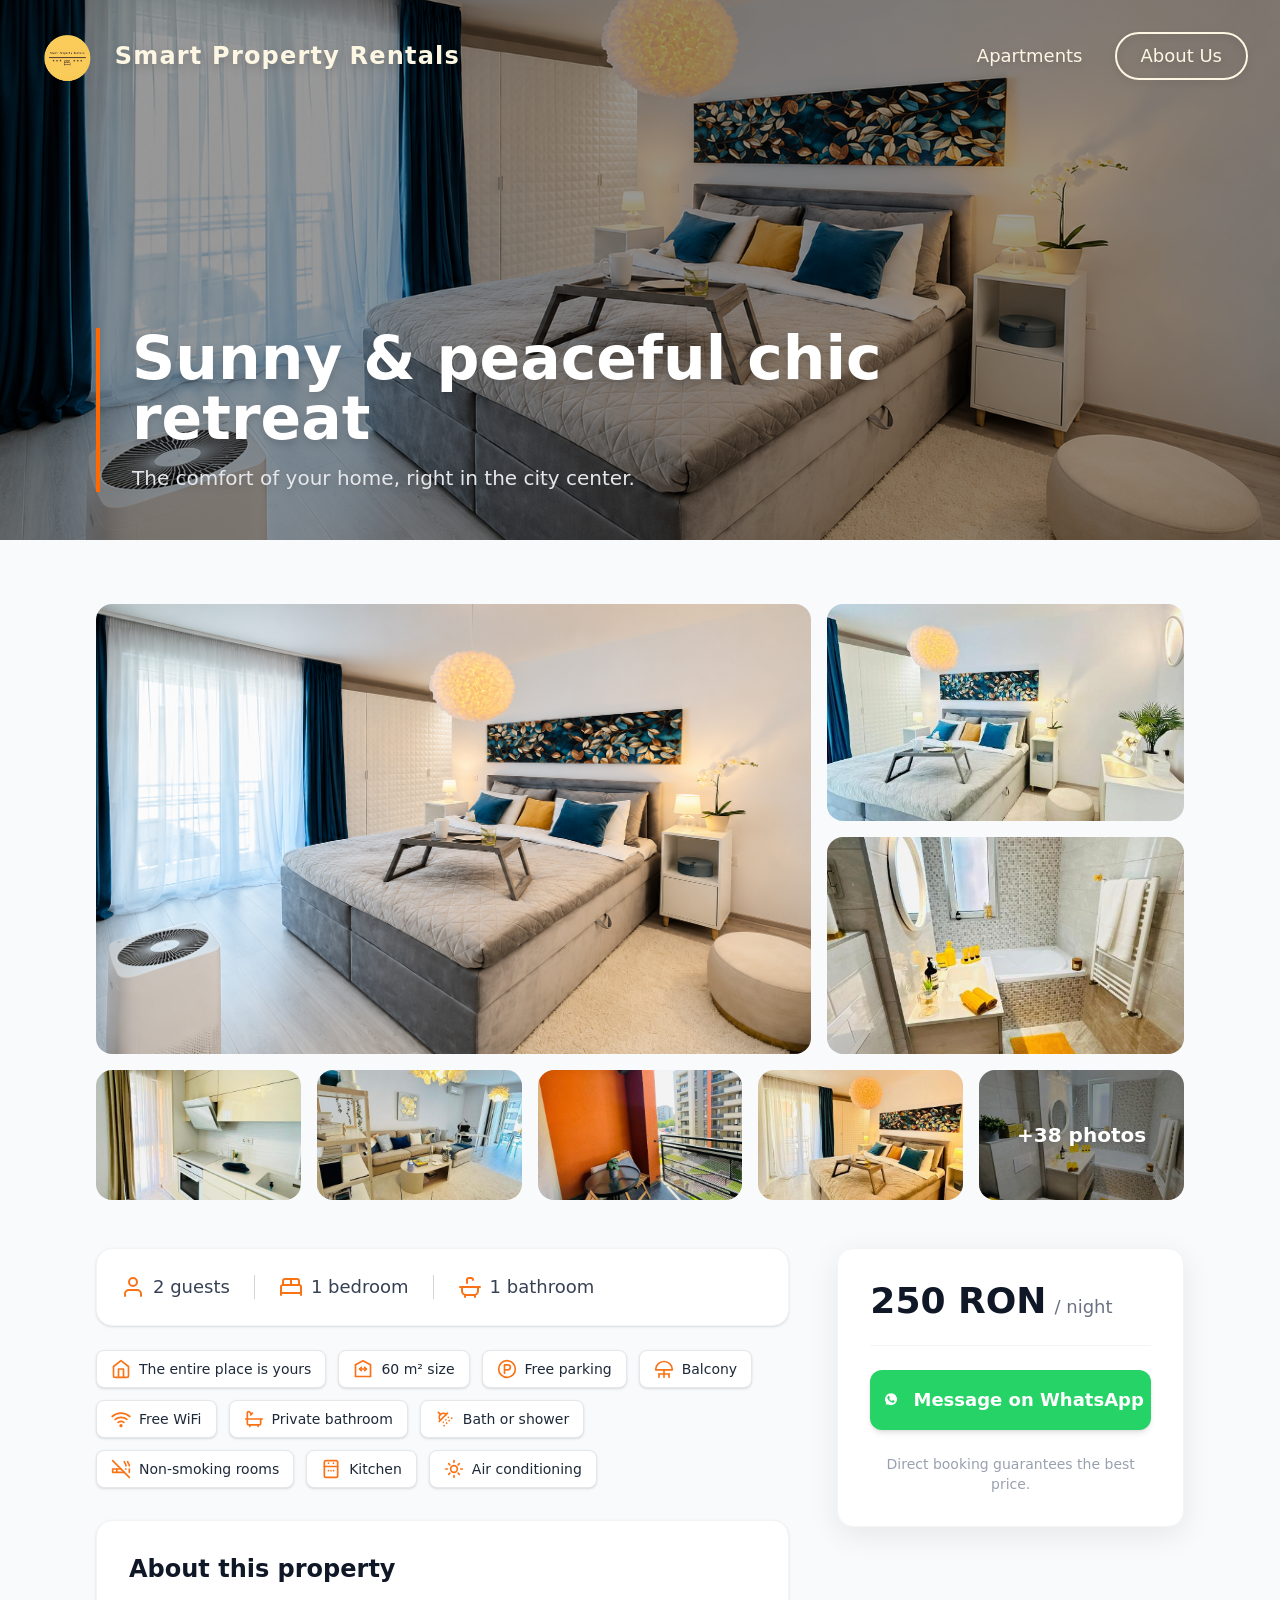
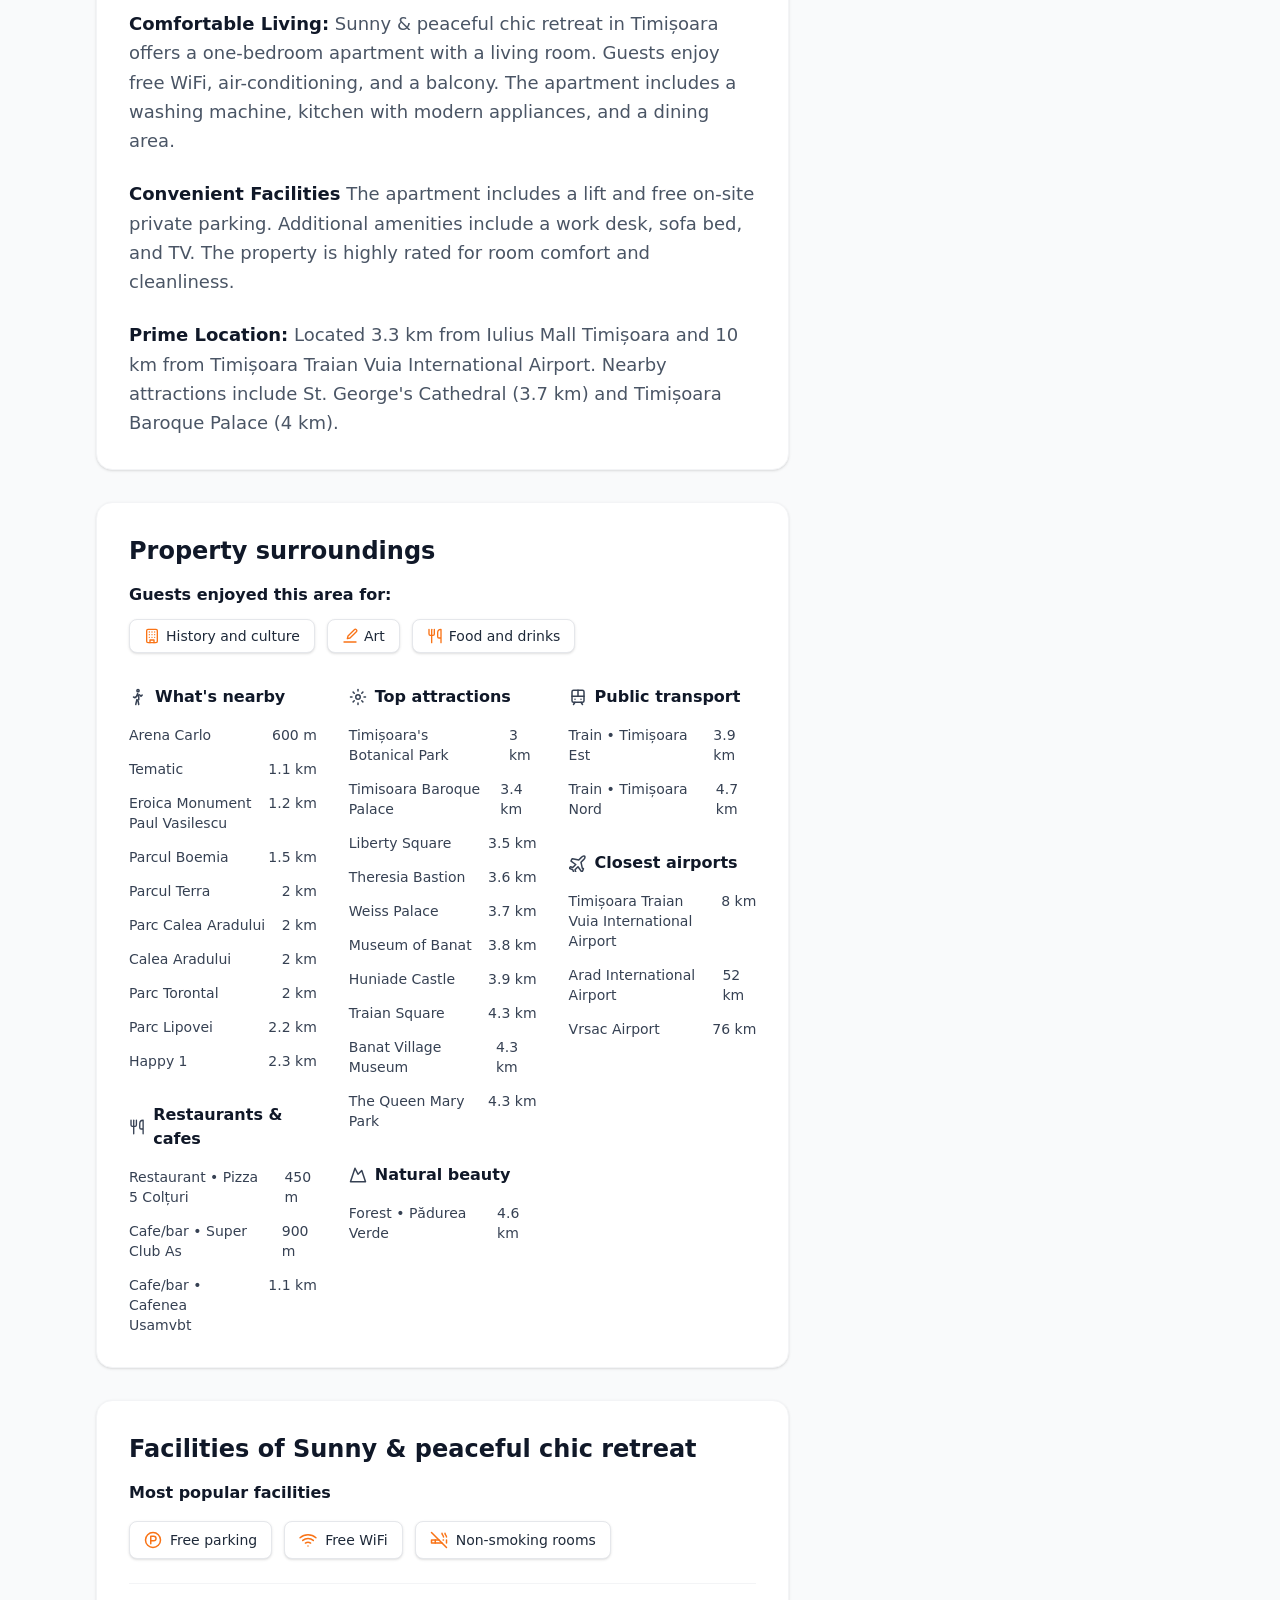
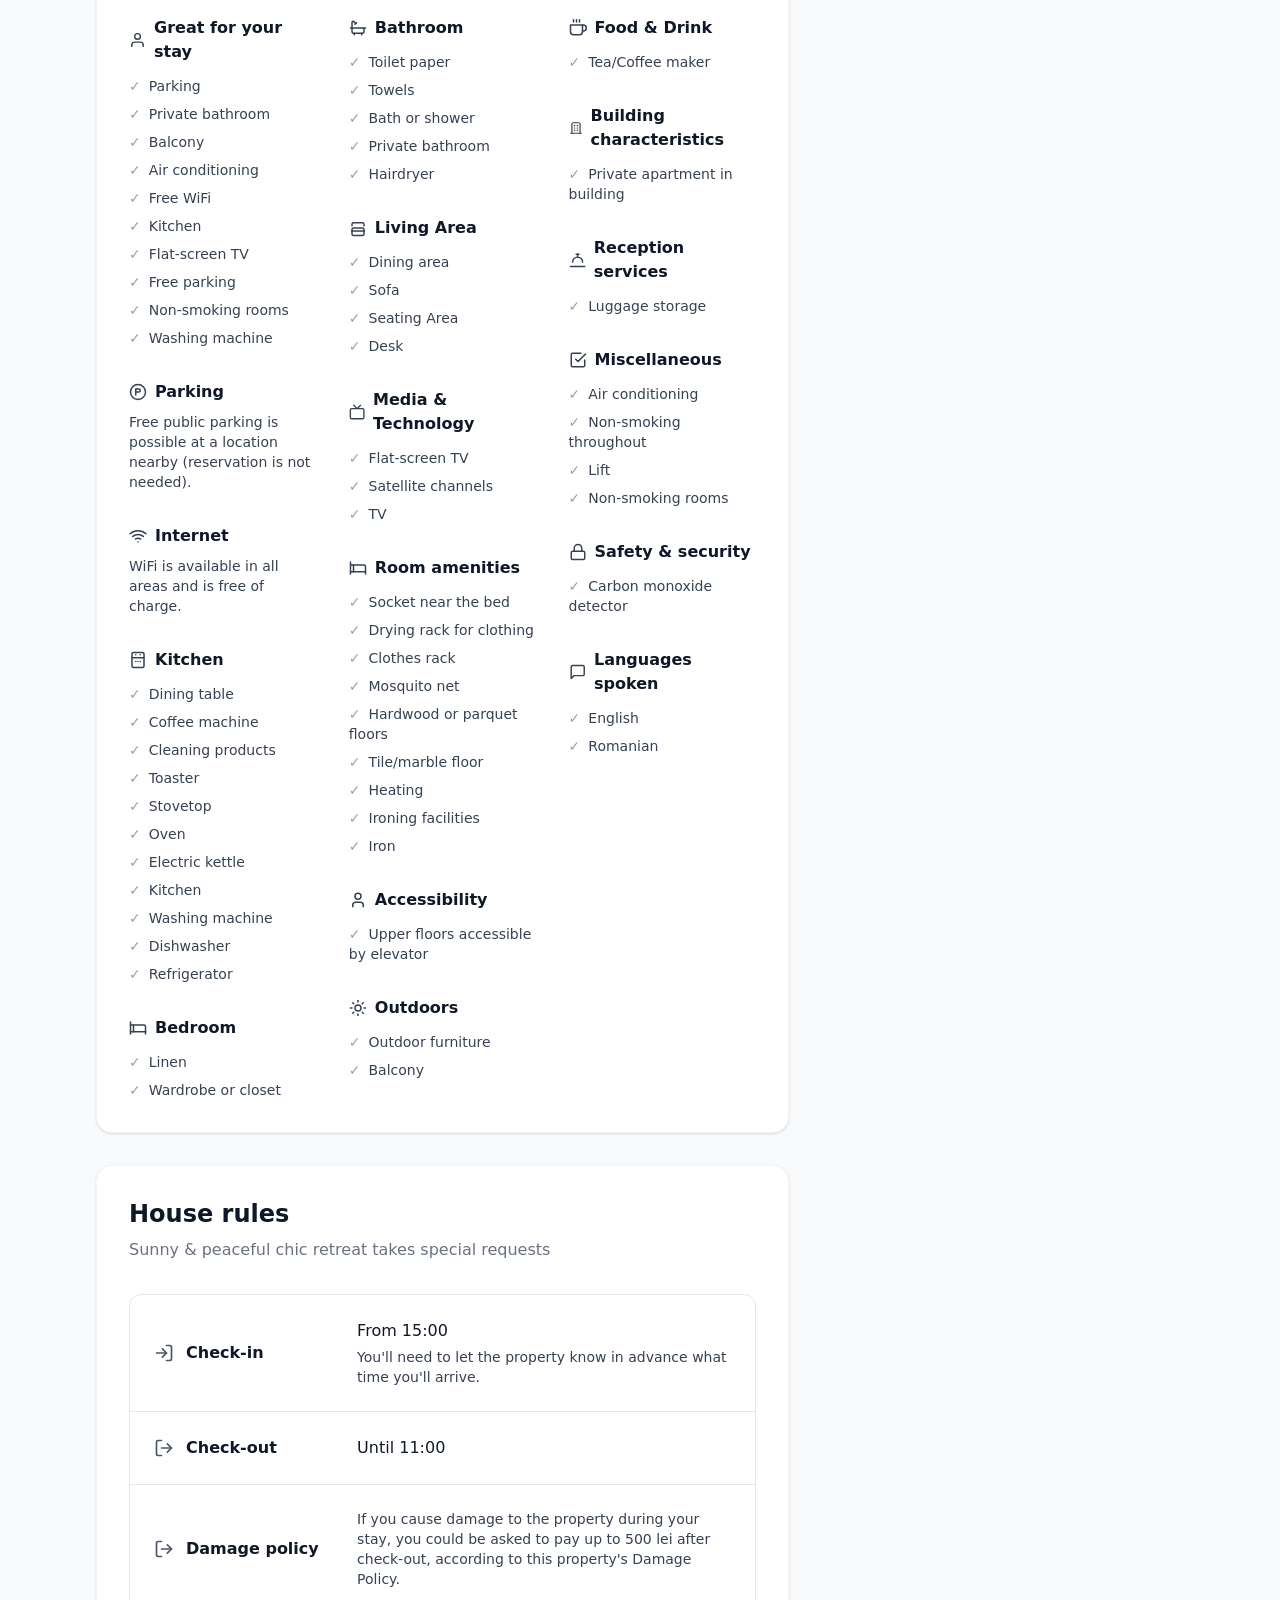
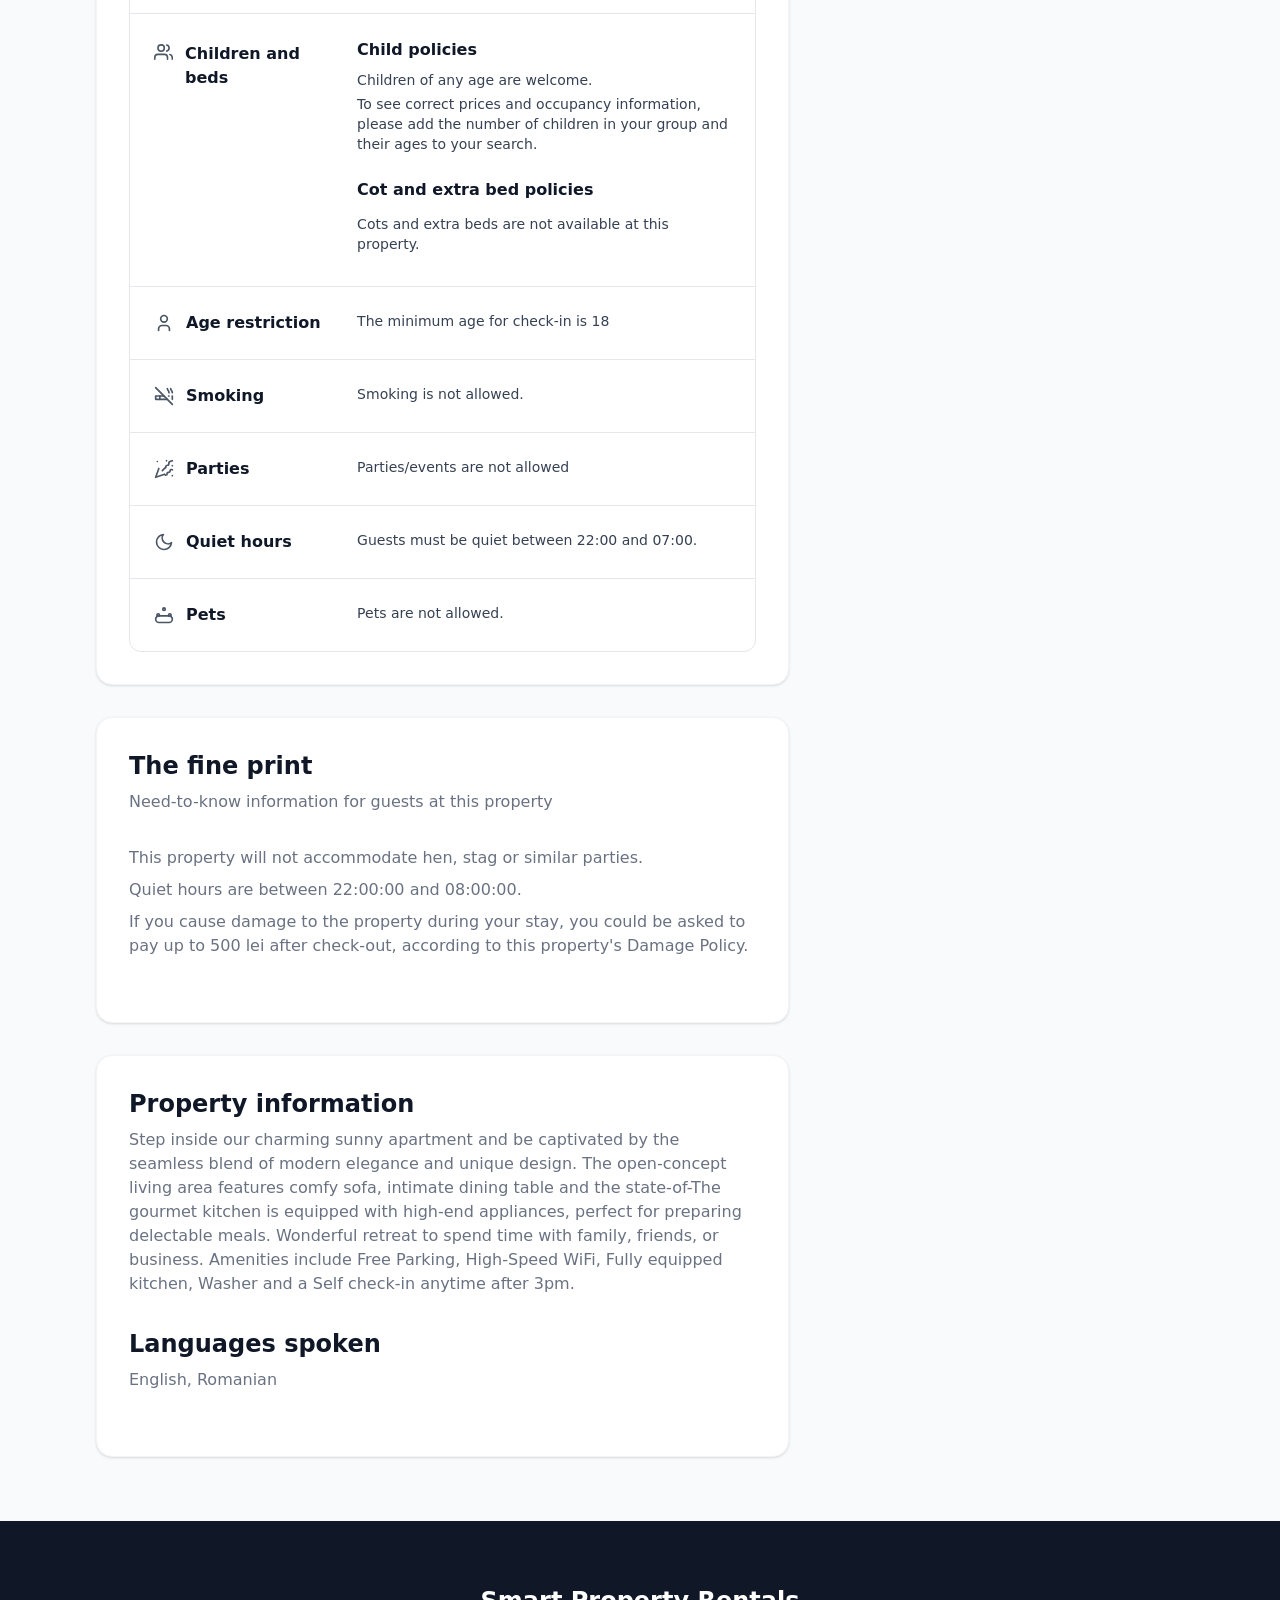
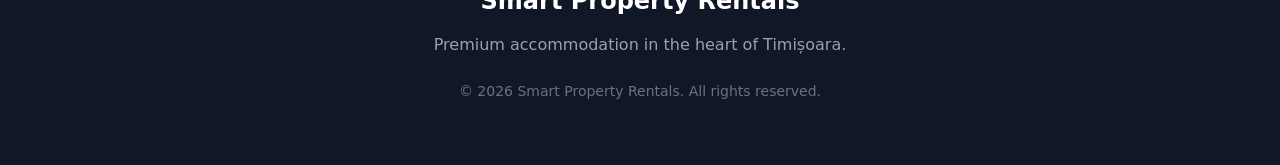
==== commit c6eca006: "Update sunnyPeaceful.html" ====
--- a/sunnyPeaceful.html
+++ b/sunnyPeaceful.html
@@ -33,7 +33,7 @@
 
     <!-- HEADER / HERO SECTION -->
     <header class="relative w-full h-[50vh] md:h-[60vh]">
-      <img src="imagini/SunnyPeaceful/1.png" alt="Sunny Peaceful" class="absolute inset-0 w-full h-full object-cover">
+      <img src="imagini/SunnyPeaceful/1.png" loading="lazy" alt="Sunny Peaceful" class="absolute inset-0 w-full h-full object-cover">
       
       <div class="absolute inset-0 bg-black/40"></div>
       
@@ -824,4 +824,4 @@
       }
     </script>
   </body>
-</html>+</html>
